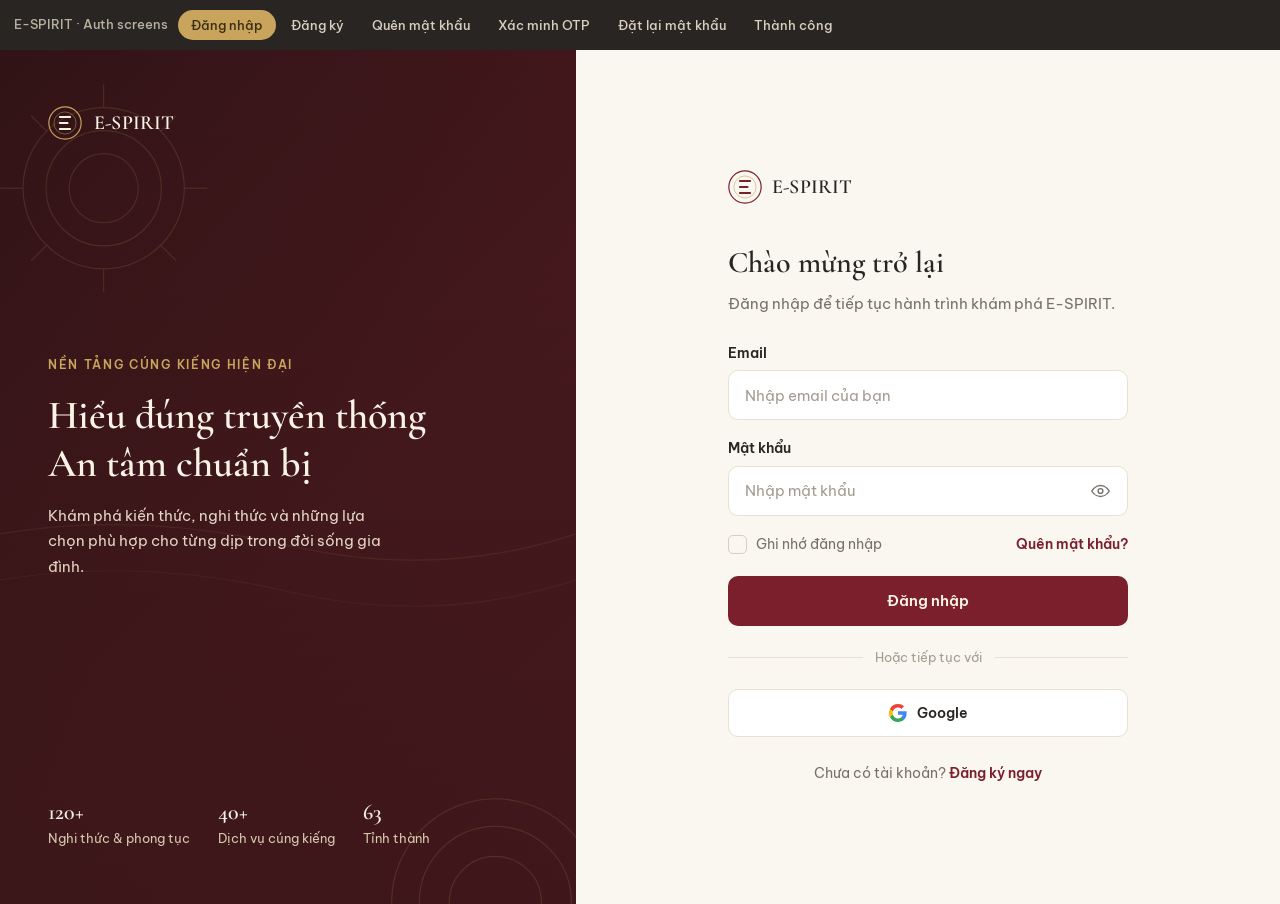
==== index.html @ f19b45cd "chore: setup frontend project structure" ====
<!DOCTYPE html>
<html lang="vi">
<head>
<meta charset="UTF-8">
<meta name="viewport" content="width=device-width, initial-scale=1.0">
<title>E-SPIRIT — Authentication Design System</title>
<link rel="preconnect" href="https://fonts.googleapis.com">
<link rel="preconnect" href="https://fonts.gstatic.com" crossorigin>
<link href="https://fonts.googleapis.com/css2?family=Be+Vietnam+Pro:wght@400;500;600;700&family=Cormorant+Garamond:wght@500;600&display=swap" rel="stylesheet">
<style>
  :root{
    --primary:#7A1F2B;
    --primary-hover:#611722;
    --primary-press:#4E121B;
    --secondary:#C8A45D;
    --secondary-soft:#EFE3C8;
    --bg:#FAF7F0;
    --surface:#FFFFFF;
    --text:#292522;
    --text-secondary:#77716A;
    --muted:#A39C90;
    --border:#E8E1D3;
    --border-strong:#D8CEBB;
    --error:#B3261E;
    --error-bg:#FBEAEA;
    --success:#2E6E4E;
    --success-bg:#E9F3EC;
    --radius-sm:8px;
    --radius:10px;
    --radius-lg:16px;
    --shadow-card:0 1px 2px rgba(41,37,34,0.04), 0 8px 24px rgba(41,37,34,0.06);
    --font-body:'Be Vietnam Pro', -apple-system, sans-serif;
    --font-heading:'Cormorant Garamond', Georgia, serif;
  }
  *{box-sizing:border-box; margin:0; padding:0;}
  body{
    font-family:var(--font-body);
    background:var(--bg);
    color:var(--text);
    -webkit-font-smoothing:antialiased;
    line-height:1.5;
  }
  a{color:inherit;}
  button{font-family:inherit; cursor:pointer;}
  input{font-family:inherit;}

  /* ===== Dev switcher (not part of the product UI — lets you review every screen) ===== */
  .devbar{
    position:sticky; top:0; z-index:50;
    background:var(--text); color:#F4EFE4;
    display:flex; align-items:center; gap:2px;
    padding:10px 14px; overflow-x:auto;
    font-size:13px;
  }
  .devbar-label{ color:#B8AFA0; margin-right:8px; white-space:nowrap; font-weight:500;}
  .devbar button{
    background:transparent; border:none; color:#D8CFC0;
    padding:7px 13px; border-radius:20px; white-space:nowrap;
    font-size:13px; font-weight:500; transition:background .15s, color .15s;
  }
  .devbar button:hover{ background:rgba(255,255,255,0.08); color:#fff; }
  .devbar button.active{ background:var(--secondary); color:#3A2E10; }

  .view{ display:none; min-height:calc(100vh - 46px); }
  .view.active{ display:block; }

  /* ===== Split layout (Login / Register) ===== */
  .split{ display:grid; grid-template-columns:45% 55%; min-height:calc(100vh - 46px); }
  .brand-panel{
    position:relative; overflow:hidden;
    background:
      linear-gradient(180deg, rgba(41,20,20,0.55) 0%, rgba(41,20,20,0.72) 100%),
      linear-gradient(135deg, #3A1218 0%, #6B1E28 55%, #7A1F2B 100%);
    color:#F7EFE1;
    padding:56px 48px;
    display:flex; flex-direction:column; justify-content:space-between;
  }
  .heritage-pattern{ position:absolute; inset:0; opacity:0.16; pointer-events:none; }
  .brand-top{ display:flex; align-items:center; gap:12px; position:relative; z-index:1; }
  .brand-mid{ position:relative; z-index:1; max-width:400px; }
  .brand-eyebrow{
    font-size:12px; letter-spacing:0.14em; text-transform:uppercase;
    color:var(--secondary); font-weight:600; margin-bottom:18px;
  }
  .brand-title{
    font-family:var(--font-heading); font-weight:600; font-size:40px;
    line-height:1.18; margin-bottom:16px; color:#FBF4E6;
  }
  .brand-desc{ font-size:15px; color:#E4D6C4; line-height:1.7; max-width:340px; }
  .brand-bottom{ position:relative; z-index:1; display:flex; gap:28px; }
  .brand-stat{ font-size:13px; color:#D9C7AE; }
  .brand-stat b{ display:block; font-family:var(--font-heading); font-size:22px; font-weight:600; color:#F7EFE1; }

  .form-panel{ display:flex; align-items:center; justify-content:center; padding:48px 24px; }
  .auth-card{ width:100%; max-width:400px; }
  .auth-card.centered-standalone{ max-width:420px; }

  .logo{ display:flex; align-items:center; gap:10px; text-decoration:none; }
  .logo-mark{ width:34px; height:34px; flex-shrink:0; }
  .logo-word{ font-family:var(--font-heading); font-weight:600; font-size:20px; letter-spacing:0.01em; }
  .logo-word.on-dark{ color:#FBF4E6; }
  .logo-word.on-light{ color:var(--text); }

  .card-head{ margin:36px 0 28px; }
  .card-head h1{ font-family:var(--font-heading); font-weight:600; font-size:30px; color:var(--text); margin-bottom:8px; }
  .card-head p{ font-size:14.5px; color:var(--text-secondary); }

  /* ===== Standalone centered layout (Forgot / OTP / Reset / Success) ===== */
  .standalone{
    min-height:calc(100vh - 46px);
    display:flex; align-items:center; justify-content:center;
    padding:40px 20px;
    background:
      radial-gradient(circle at 12% 8%, rgba(122,31,43,0.05), transparent 40%),
      radial-gradient(circle at 90% 90%, rgba(200,164,93,0.10), transparent 40%),
      var(--bg);
  }
  .standalone-inner{ width:100%; max-width:420px; }
  .standalone-logo{ display:flex; justify-content:center; margin-bottom:28px; }
  .standalone-card{
    background:var(--surface); border:0.5px solid var(--border);
    border-radius:var(--radius-lg); box-shadow:var(--shadow-card);
    padding:36px 34px;
  }
  .back-link{
    display:inline-flex; align-items:center; gap:6px; font-size:13.5px;
    color:var(--text-secondary); text-decoration:none; margin-bottom:20px; font-weight:500;
    background:none; border:none; padding:0;
  }
  .back-link:hover{ color:var(--text); }
  .center-icon{
    width:56px; height:56px; border-radius:50%;
    display:flex; align-items:center; justify-content:center; margin:0 auto 18px;
  }
  .center-icon.tone-primary{ background:var(--secondary-soft); }
  .center-icon.tone-success{ background:var(--success-bg); }
  .text-center{ text-align:center; }
  .standalone-card h1{ font-family:var(--font-heading); font-weight:600; font-size:26px; margin-bottom:10px; }
  .standalone-card > p.desc{ font-size:14.5px; color:var(--text-secondary); margin-bottom:26px; line-height:1.65; }

  /* ===== Form elements ===== */
  .field{ margin-bottom:18px; }
  .field label{ display:block; font-size:13.5px; font-weight:600; color:var(--text); margin-bottom:7px; }
  .input-wrap{ position:relative; }
  .input{
    width:100%; height:50px; padding:0 16px; font-size:14.5px; color:var(--text);
    background:var(--surface); border:1.5px solid var(--border); border-radius:var(--radius);
    outline:none; transition:border-color .15s, box-shadow .15s;
  }
  .input::placeholder{ color:var(--muted); }
  .input:hover{ border-color:var(--border-strong); }
  .input:focus{ border-color:var(--primary); box-shadow:0 0 0 3.5px rgba(122,31,43,0.10); }
  .input.has-icon-right{ padding-right:46px; }
  .input:disabled{ background:#F4F1EA; color:var(--muted); cursor:not-allowed; }
  .field.error .input{ border-color:var(--error); }
  .field.error .input:focus{ box-shadow:0 0 0 3.5px rgba(179,38,30,0.10); }
  .field.success .input{ border-color:var(--success); }

  .icon-btn{
    position:absolute; right:14px; top:50%; transform:translateY(-50%);
    background:none; border:none; color:var(--text-secondary); padding:4px;
    display:flex; align-items:center; justify-content:center;
  }
  .icon-btn:hover{ color:var(--text); }

  .field-msg{ font-size:12.5px; margin-top:6px; display:flex; align-items:flex-start; gap:5px; line-height:1.5; }
  .field-msg.error-msg{ color:var(--error); }
  .field-msg.hint-msg{ color:var(--text-secondary); }
  .field-msg svg{ flex-shrink:0; margin-top:1.5px; }

  .row-between{ display:flex; align-items:center; justify-content:space-between; margin-bottom:22px; }
  .checkbox-row{ display:flex; align-items:flex-start; gap:9px; cursor:pointer; user-select:none; }
  .checkbox-row input[type="checkbox"]{
    appearance:none; width:19px; height:19px; border-radius:5px; border:1.5px solid var(--border-strong);
    flex-shrink:0; margin-top:1px; position:relative; cursor:pointer; transition:.15s;
  }
  .checkbox-row input[type="checkbox"]:checked{ background:var(--primary); border-color:var(--primary); }
  .checkbox-row input[type="checkbox"]:checked::after{
    content:""; position:absolute; left:5px; top:1px; width:5px; height:9px;
    border:solid white; border-width:0 2px 2px 0; transform:rotate(45deg);
  }
  .checkbox-row span{ font-size:13.5px; color:var(--text-secondary); }
  .checkbox-row a{ color:var(--primary); font-weight:600; text-decoration:none; }
  .checkbox-row a:hover{ text-decoration:underline; }
  .link-sm{ font-size:13.5px; color:var(--primary); font-weight:600; text-decoration:none; background:none; border:none; }
  .link-sm:hover{ text-decoration:underline; }

  .btn{
    width:100%; height:50px; border-radius:var(--radius); border:none;
    font-size:15px; font-weight:600; display:flex; align-items:center; justify-content:center; gap:8px;
    transition:background .15s, transform .05s, box-shadow .15s;
  }
  .btn-primary{ background:var(--primary); color:#FBF4E6; }
  .btn-primary:hover{ background:var(--primary-hover); }
  .btn-primary:active{ background:var(--primary-press); transform:scale(0.99); }
  .btn-primary:disabled{ background:#D9B9BC; cursor:not-allowed; }
  .btn.is-loading{ pointer-events:none; }
  .spinner{
    width:18px; height:18px; border-radius:50%;
    border:2.5px solid rgba(251,244,230,0.35); border-top-color:#FBF4E6;
    animation:spin .7s linear infinite;
  }
  @keyframes spin{ to{ transform:rotate(360deg); } }

  .divider{ display:flex; align-items:center; gap:12px; margin:22px 0; }
  .divider::before, .divider::after{ content:""; flex:1; height:1px; background:var(--border); }
  .divider span{ font-size:12.5px; color:var(--muted); white-space:nowrap; }

  .btn-social{
    width:100%; height:48px; border-radius:var(--radius); border:1.5px solid var(--border);
    background:var(--surface); color:var(--text); font-size:14px; font-weight:600;
    display:flex; align-items:center; justify-content:center; gap:10px;
  }
  .btn-social:hover{ border-color:var(--border-strong); background:#FBF9F4; }

  .bottom-note{ text-align:center; font-size:14px; color:var(--text-secondary); margin-top:26px; }
  .bottom-note a{ color:var(--primary); font-weight:600; text-decoration:none; }
  .bottom-note a:hover{ text-decoration:underline; }

  /* Password strength */
  .pw-strength{ margin-top:10px; }
  .pw-bars{ display:flex; gap:5px; margin-bottom:8px; }
  .pw-bar{ height:4px; flex:1; border-radius:3px; background:var(--border); transition:background .2s; }
  .pw-label{ font-size:12px; font-weight:600; margin-bottom:8px; }
  .pw-reqs{ display:flex; flex-wrap:wrap; gap:6px 14px; }
  .pw-req{ font-size:12px; color:var(--muted); display:flex; align-items:center; gap:5px; }
  .pw-req.met{ color:var(--success); }
  .pw-req .dot{ width:5px; height:5px; border-radius:50%; background:currentColor; flex-shrink:0; }

  /* Alert */
  .alert{ display:flex; gap:10px; padding:13px 14px; border-radius:var(--radius-sm); font-size:13.5px; margin-bottom:20px; line-height:1.55; }
  .alert svg{ flex-shrink:0; margin-top:1px; }
  .alert-error{ background:var(--error-bg); color:#7A241E; }
  .alert-success{ background:var(--success-bg); color:#22513A; }

  /* OTP */
  .otp-row{ display:flex; gap:10px; justify-content:center; margin-bottom:22px; }
  .otp-box{
    width:48px; height:56px; text-align:center; font-size:22px; font-weight:600;
    border:1.5px solid var(--border); border-radius:var(--radius); background:var(--surface);
    color:var(--text); outline:none; transition:border-color .15s, box-shadow .15s;
  }
  .otp-box:focus{ border-color:var(--primary); box-shadow:0 0 0 3.5px rgba(122,31,43,0.10); }
  .otp-box.filled{ border-color:var(--secondary); }
  .otp-box.error{ border-color:var(--error); }
  .resend-row{ text-align:center; font-size:13.5px; color:var(--text-secondary); margin-bottom:24px; }
  .resend-row button{ background:none; border:none; color:var(--primary); font-weight:600; font-size:13.5px; }
  .resend-row button:disabled{ color:var(--muted); cursor:not-allowed; }

  /* Success */
  .check-circle{
    width:72px; height:72px; border-radius:50%; background:var(--success-bg);
    display:flex; align-items:center; justify-content:center; margin:0 auto 22px;
    animation:pop .35s cubic-bezier(.2,1.4,.4,1);
  }
  @keyframes pop{ from{ transform:scale(0.6); opacity:0; } to{ transform:scale(1); opacity:1; } }

  /* Responsive */
  @media (max-width:980px){
    .split{ grid-template-columns:1fr; }
    .brand-panel{ display:none; }
    .form-panel{ padding:36px 20px; }
  }
  @media (max-width:480px){
    .card-head h1{ font-size:25px; }
    .standalone-card{ padding:28px 22px; }
    .otp-box{ width:42px; height:50px; font-size:19px; }
  }
</style>
</head>
<body>

<nav class="devbar" role="navigation" aria-label="Xem các màn hình">
  <span class="devbar-label">E-SPIRIT · Auth screens</span>
  <button data-target="login" class="active">Đăng nhập</button>
  <button data-target="register">Đăng ký</button>
  <button data-target="forgot">Quên mật khẩu</button>
  <button data-target="otp">Xác minh OTP</button>
  <button data-target="reset">Đặt lại mật khẩu</button>
  <button data-target="success">Thành công</button>
</nav>

<!-- ============ LOGIN ============ -->
<section class="view active" id="view-login">
  <div class="split">
    <div class="brand-panel">
      <svg class="heritage-pattern" viewBox="0 0 500 900" preserveAspectRatio="xMidYMid slice">
        <g stroke="#C8A45D" stroke-width="1" fill="none">
          <circle cx="90" cy="120" r="70"/><circle cx="90" cy="120" r="50"/><circle cx="90" cy="120" r="30"/>
          <circle cx="430" cy="740" r="90"/><circle cx="430" cy="740" r="66"/><circle cx="430" cy="740" r="40"/>
          <g id="rays1" transform="translate(90,120)">
            <line x1="0" y1="-70" x2="0" y2="-90"/><line x1="0" y1="70" x2="0" y2="90"/>
            <line x1="-70" y1="0" x2="-90" y2="0"/><line x1="70" y1="0" x2="90" y2="0"/>
            <line x1="-49" y1="-49" x2="-63" y2="-63"/><line x1="49" y1="49" x2="63" y2="63"/>
            <line x1="49" y1="-49" x2="63" y2="-63"/><line x1="-49" y1="49" x2="-63" y2="63"/>
          </g>
        </g>
        <path d="M0 420 Q 120 400 250 430 T 500 420" stroke="#C8A45D" stroke-width="1" fill="none" opacity="0.6"/>
        <path d="M0 460 Q 120 440 250 470 T 500 460" stroke="#C8A45D" stroke-width="1" fill="none" opacity="0.4"/>
      </svg>
      <div class="brand-top">
        <svg class="logo-mark" viewBox="0 0 40 40" fill="none">
          <circle cx="20" cy="20" r="19" stroke="#C8A45D" stroke-width="1.4"/>
          <circle cx="20" cy="20" r="13" stroke="#C8A45D" stroke-width="1" opacity="0.55"/>
          <path d="M14 13H26M14 20H23M14 27H26" stroke="#FBF4E6" stroke-width="2.4" stroke-linecap="round"/>
        </svg>
        <span class="logo-word on-dark">E-SPIRIT</span>
      </div>
      <div class="brand-mid">
        <div class="brand-eyebrow">Nền tảng cúng kiếng hiện đại</div>
        <h1 class="brand-title">Hiểu đúng truyền thống<br>An tâm chuẩn bị</h1>
        <p class="brand-desc">Khám phá kiến thức, nghi thức và những lựa chọn phù hợp cho từng dịp trong đời sống gia đình.</p>
      </div>
      <div class="brand-bottom">
        <div class="brand-stat"><b>120+</b>Nghi thức &amp; phong tục</div>
        <div class="brand-stat"><b>40+</b>Dịch vụ cúng kiếng</div>
        <div class="brand-stat"><b>63</b>Tỉnh thành</div>
      </div>
    </div>

    <div class="form-panel">
      <div class="auth-card">
        <a href="#" class="logo">
          <svg class="logo-mark" viewBox="0 0 40 40" fill="none">
            <circle cx="20" cy="20" r="19" stroke="#7A1F2B" stroke-width="1.4"/>
            <circle cx="20" cy="20" r="13" stroke="#C8A45D" stroke-width="1" opacity="0.7"/>
            <path d="M14 13H26M14 20H23M14 27H26" stroke="#7A1F2B" stroke-width="2.4" stroke-linecap="round"/>
          </svg>
          <span class="logo-word on-light">E-SPIRIT</span>
        </a>

        <div class="card-head">
          <h1>Chào mừng trở lại</h1>
          <p>Đăng nhập để tiếp tục hành trình khám phá E-SPIRIT.</p>
        </div>

        <div id="login-alert-slot"></div>

        <form id="loginForm" novalidate>
          <div class="field" id="login-email-field">
            <label for="login-email">Email</label>
            <input class="input" type="email" id="login-email" placeholder="Nhập email của bạn" autocomplete="email">
            <div class="field-msg error-msg" id="login-email-error" style="display:none;">
              <svg width="13" height="13" viewBox="0 0 24 24" fill="none"><path d="M12 8v5M12 16h.01M10.3 3.9 1.8 18a2 2 0 0 0 1.7 3h17a2 2 0 0 0 1.7-3L13.7 3.9a2 2 0 0 0-3.4 0Z" stroke="currentColor" stroke-width="2" stroke-linecap="round" stroke-linejoin="round"/></svg>
              <span>Vui lòng nhập email hợp lệ.</span>
            </div>
          </div>

          <div class="field" id="login-pw-field">
            <label for="login-pw">Mật khẩu</label>
            <div class="input-wrap">
              <input class="input has-icon-right" type="password" id="login-pw" placeholder="Nhập mật khẩu" autocomplete="current-password">
              <button type="button" class="icon-btn" data-toggle-pw="login-pw" aria-label="Hiện mật khẩu">
                <svg width="19" height="19" viewBox="0 0 24 24" fill="none"><path d="M1 12s4-7 11-7 11 7 11 7-4 7-11 7-11-7-11-7Z" stroke="currentColor" stroke-width="1.8"/><circle cx="12" cy="12" r="3" stroke="currentColor" stroke-width="1.8"/></svg>
              </button>
            </div>
            <div class="field-msg error-msg" id="login-pw-error" style="display:none;">
              <svg width="13" height="13" viewBox="0 0 24 24" fill="none"><path d="M12 8v5M12 16h.01M10.3 3.9 1.8 18a2 2 0 0 0 1.7 3h17a2 2 0 0 0 1.7-3L13.7 3.9a2 2 0 0 0-3.4 0Z" stroke="currentColor" stroke-width="2" stroke-linecap="round" stroke-linejoin="round"/></svg>
              <span>Vui lòng nhập mật khẩu.</span>
            </div>
          </div>

          <div class="row-between">
            <label class="checkbox-row"><input type="checkbox"><span>Ghi nhớ đăng nhập</span></label>
            <button type="button" class="link-sm" data-nav="forgot">Quên mật khẩu?</button>
          </div>

          <button class="btn btn-primary" type="submit" id="loginSubmit">
            <span>Đăng nhập</span>
          </button>
        </form>

        <div class="divider"><span>Hoặc tiếp tục với</span></div>
        <button class="btn-social" type="button">
          <svg width="18" height="18" viewBox="0 0 18 18"><path fill="#4285F4" d="M17.64 9.2c0-.64-.06-1.25-.16-1.84H9v3.48h4.84a4.14 4.14 0 0 1-1.8 2.72v2.26h2.92c1.7-1.57 2.68-3.88 2.68-6.62Z"/><path fill="#34A853" d="M9 18c2.43 0 4.47-.8 5.96-2.18l-2.92-2.26c-.81.54-1.85.86-3.04.86-2.34 0-4.32-1.58-5.03-3.71H.96v2.33A9 9 0 0 0 9 18Z"/><path fill="#FBBC05" d="M3.97 10.71a5.4 5.4 0 0 1 0-3.42V4.96H.96a9 9 0 0 0 0 8.08l3.01-2.33Z"/><path fill="#EA4335" d="M9 3.58c1.32 0 2.51.46 3.44 1.35l2.59-2.59A8.6 8.6 0 0 0 9 0 9 9 0 0 0 .96 4.96l3.01 2.33C4.68 5.16 6.66 3.58 9 3.58Z"/></svg>
          <span>Google</span>
        </button>

        <p class="bottom-note">Chưa có tài khoản? <a href="#" data-nav="register">Đăng ký ngay</a></p>
      </div>
    </div>
  </div>
</section>

<!-- ============ REGISTER ============ -->
<section class="view" id="view-register">
  <div class="split">
    <div class="brand-panel">
      <svg class="heritage-pattern" viewBox="0 0 500 900" preserveAspectRatio="xMidYMid slice">
        <g stroke="#C8A45D" stroke-width="1" fill="none">
          <circle cx="90" cy="120" r="70"/><circle cx="90" cy="120" r="50"/><circle cx="90" cy="120" r="30"/>
          <circle cx="430" cy="740" r="90"/><circle cx="430" cy="740" r="66"/><circle cx="430" cy="740" r="40"/>
        </g>
        <path d="M0 420 Q 120 400 250 430 T 500 420" stroke="#C8A45D" stroke-width="1" fill="none" opacity="0.6"/>
        <path d="M0 460 Q 120 440 250 470 T 500 460" stroke="#C8A45D" stroke-width="1" fill="none" opacity="0.4"/>
      </svg>
      <div class="brand-top">
        <svg class="logo-mark" viewBox="0 0 40 40" fill="none">
          <circle cx="20" cy="20" r="19" stroke="#C8A45D" stroke-width="1.4"/>
          <circle cx="20" cy="20" r="13" stroke="#C8A45D" stroke-width="1" opacity="0.55"/>
          <path d="M14 13H26M14 20H23M14 27H26" stroke="#FBF4E6" stroke-width="2.4" stroke-linecap="round"/>
        </svg>
        <span class="logo-word on-dark">E-SPIRIT</span>
      </div>
      <div class="brand-mid">
        <div class="brand-eyebrow">Bắt đầu hành trình của bạn</div>
        <h1 class="brand-title">Chuẩn bị nghi thức<br>trong an tâm</h1>
        <p class="brand-desc">Tạo tài khoản để lưu lại những kiến thức, dịch vụ và sản phẩm phù hợp với gia đình bạn.</p>
      </div>
      <div class="brand-bottom">
        <div class="brand-stat"><b>120+</b>Nghi thức &amp; phong tục</div>
        <div class="brand-stat"><b>40+</b>Dịch vụ cúng kiếng</div>
        <div class="brand-stat"><b>63</b>Tỉnh thành</div>
      </div>
    </div>

    <div class="form-panel">
      <div class="auth-card">
        <a href="#" class="logo">
          <svg class="logo-mark" viewBox="0 0 40 40" fill="none">
            <circle cx="20" cy="20" r="19" stroke="#7A1F2B" stroke-width="1.4"/>
            <circle cx="20" cy="20" r="13" stroke="#C8A45D" stroke-width="1" opacity="0.7"/>
            <path d="M14 13H26M14 20H23M14 27H26" stroke="#7A1F2B" stroke-width="2.4" stroke-linecap="round"/>
          </svg>
          <span class="logo-word on-light">E-SPIRIT</span>
        </a>

        <div class="card-head">
          <h1>Tạo tài khoản E-SPIRIT</h1>
          <p>Bắt đầu khám phá những kiến thức và dịch vụ phù hợp với từng dịp của gia đình.</p>
        </div>

        <div id="register-alert-slot"></div>

        <form id="registerForm" novalidate>
          <div class="field">
            <label for="reg-name">Họ và tên</label>
            <input class="input" type="text" id="reg-name" placeholder="Nhập họ và tên" autocomplete="name">
          </div>

          <div class="field" id="reg-email-field">
            <label for="reg-email">Email</label>
            <input class="input" type="email" id="reg-email" placeholder="Nhập email" autocomplete="email">
            <div class="field-msg error-msg" id="reg-email-error" style="display:none;">
              <svg width="13" height="13" viewBox="0 0 24 24" fill="none"><path d="M12 8v5M12 16h.01M10.3 3.9 1.8 18a2 2 0 0 0 1.7 3h17a2 2 0 0 0 1.7-3L13.7 3.9a2 2 0 0 0-3.4 0Z" stroke="currentColor" stroke-width="2" stroke-linecap="round" stroke-linejoin="round"/></svg>
              <span id="reg-email-error-text">Vui lòng nhập email hợp lệ.</span>
            </div>
            <div class="field-msg hint-msg">Thử <b>test@existing.com</b> để xem trạng thái email đã tồn tại.</div>
          </div>

          <div class="field" id="reg-pw-field">
            <label for="reg-pw">Mật khẩu</label>
            <div class="input-wrap">
              <input class="input has-icon-right" type="password" id="reg-pw" placeholder="Tạo mật khẩu" autocomplete="new-password">
              <button type="button" class="icon-btn" data-toggle-pw="reg-pw" aria-label="Hiện mật khẩu">
                <svg width="19" height="19" viewBox="0 0 24 24" fill="none"><path d="M1 12s4-7 11-7 11 7 11 7-4 7-11 7-11-7-11-7Z" stroke="currentColor" stroke-width="1.8"/><circle cx="12" cy="12" r="3" stroke="currentColor" stroke-width="1.8"/></svg>
              </button>
            </div>
            <div class="pw-strength" id="pw-strength" style="display:none;">
              <div class="pw-bars">
                <div class="pw-bar" id="bar1"></div><div class="pw-bar" id="bar2"></div><div class="pw-bar" id="bar3"></div>
              </div>
              <div class="pw-label" id="pw-label"></div>
              <div class="pw-reqs">
                <div class="pw-req" id="req-len"><span class="dot"></span>Ít nhất 8 ký tự</div>
                <div class="pw-req" id="req-upper"><span class="dot"></span>Có chữ hoa</div>
                <div class="pw-req" id="req-lower"><span class="dot"></span>Có chữ thường</div>
                <div class="pw-req" id="req-num"><span class="dot"></span>Có số</div>
              </div>
            </div>
          </div>

          <div class="field" id="reg-confirm-field">
            <label for="reg-confirm">Xác nhận mật khẩu</label>
            <div class="input-wrap">
              <input class="input has-icon-right" type="password" id="reg-confirm" placeholder="Nhập lại mật khẩu" autocomplete="new-password">
              <button type="button" class="icon-btn" data-toggle-pw="reg-confirm" aria-label="Hiện mật khẩu">
                <svg width="19" height="19" viewBox="0 0 24 24" fill="none"><path d="M1 12s4-7 11-7 11 7 11 7-4 7-11 7-11-7-11-7Z" stroke="currentColor" stroke-width="1.8"/><circle cx="12" cy="12" r="3" stroke="currentColor" stroke-width="1.8"/></svg>
              </button>
            </div>
            <div class="field-msg error-msg" id="reg-confirm-error" style="display:none;">
              <svg width="13" height="13" viewBox="0 0 24 24" fill="none"><path d="M12 8v5M12 16h.01M10.3 3.9 1.8 18a2 2 0 0 0 1.7 3h17a2 2 0 0 0 1.7-3L13.7 3.9a2 2 0 0 0-3.4 0Z" stroke="currentColor" stroke-width="2" stroke-linecap="round" stroke-linejoin="round"/></svg>
              <span>Mật khẩu xác nhận không khớp.</span>
            </div>
          </div>

          <div class="row-between" style="margin-bottom:20px;">
            <label class="checkbox-row"><input type="checkbox" id="reg-terms"><span>Tôi đồng ý với <a href="#">Điều khoản sử dụng</a> và <a href="#">Chính sách bảo mật</a> của E-SPIRIT.</span></label>
          </div>

          <button class="btn btn-primary" type="submit" id="registerSubmit">
            <span>Tạo tài khoản</span>
          </button>
        </form>

        <div class="divider"><span>Hoặc đăng ký với</span></div>
        <button class="btn-social" type="button">
          <svg width="18" height="18" viewBox="0 0 18 18"><path fill="#4285F4" d="M17.64 9.2c0-.64-.06-1.25-.16-1.84H9v3.48h4.84a4.14 4.14 0 0 1-1.8 2.72v2.26h2.92c1.7-1.57 2.68-3.88 2.68-6.62Z"/><path fill="#34A853" d="M9 18c2.43 0 4.47-.8 5.96-2.18l-2.92-2.26c-.81.54-1.85.86-3.04.86-2.34 0-4.32-1.58-5.03-3.71H.96v2.33A9 9 0 0 0 9 18Z"/><path fill="#FBBC05" d="M3.97 10.71a5.4 5.4 0 0 1 0-3.42V4.96H.96a9 9 0 0 0 0 8.08l3.01-2.33Z"/><path fill="#EA4335" d="M9 3.58c1.32 0 2.51.46 3.44 1.35l2.59-2.59A8.6 8.6 0 0 0 9 0 9 9 0 0 0 .96 4.96l3.01 2.33C4.68 5.16 6.66 3.58 9 3.58Z"/></svg>
          <span>Google</span>
        </button>

        <p class="bottom-note">Đã có tài khoản? <a href="#" data-nav="login">Đăng nhập</a></p>
      </div>
    </div>
  </div>
</section>

<!-- ============ FORGOT PASSWORD ============ -->
<section class="view" id="view-forgot">
  <div class="standalone">
    <div class="standalone-inner">
      <div class="standalone-logo">
        <a href="#" class="logo">
          <svg class="logo-mark" viewBox="0 0 40 40" fill="none">
            <circle cx="20" cy="20" r="19" stroke="#7A1F2B" stroke-width="1.4"/>
            <circle cx="20" cy="20" r="13" stroke="#C8A45D" stroke-width="1" opacity="0.7"/>
            <path d="M14 13H26M14 20H23M14 27H26" stroke="#7A1F2B" stroke-width="2.4" stroke-linecap="round"/>
          </svg>
          <span class="logo-word on-light">E-SPIRIT</span>
        </a>
      </div>
      <div class="standalone-card">
        <button type="button" class="back-link" data-nav="login">
          <svg width="15" height="15" viewBox="0 0 24 24" fill="none"><path d="M19 12H5M12 19l-7-7 7-7" stroke="currentColor" stroke-width="2" stroke-linecap="round" stroke-linejoin="round"/></svg>
          Quay lại đăng nhập
        </button>

        <div id="forgot-default">
          <h1>Quên mật khẩu?</h1>
          <p class="desc">Nhập email bạn đã sử dụng để đăng ký. Chúng tôi sẽ gửi hướng dẫn đặt lại mật khẩu.</p>
          <form id="forgotForm" novalidate>
            <div class="field" id="forgot-email-field">
              <label for="forgot-email">Email</label>
              <input class="input" type="email" id="forgot-email" placeholder="Nhập email của bạn">
              <div class="field-msg error-msg" id="forgot-email-error" style="display:none;">
                <svg width="13" height="13" viewBox="0 0 24 24" fill="none"><path d="M12 8v5M12 16h.01M10.3 3.9 1.8 18a2 2 0 0 0 1.7 3h17a2 2 0 0 0 1.7-3L13.7 3.9a2 2 0 0 0-3.4 0Z" stroke="currentColor" stroke-width="2" stroke-linecap="round" stroke-linejoin="round"/></svg>
                <span>Vui lòng nhập email hợp lệ.</span>
              </div>
            </div>
            <button class="btn btn-primary" type="submit" id="forgotSubmit" style="margin-top:6px;">
              <span>Gửi liên kết đặt lại mật khẩu</span>
            </button>
          </form>
        </div>

        <div id="forgot-sent" class="text-center" style="display:none;">
          <div class="center-icon tone-primary">
            <svg width="26" height="26" viewBox="0 0 24 24" fill="none"><path d="M3 7l9 6 9-6M4 5h16a1 1 0 0 1 1 1v12a1 1 0 0 1-1 1H4a1 1 0 0 1-1-1V6a1 1 0 0 1 1-1Z" stroke="#7A1F2B" stroke-width="1.8" stroke-linecap="round" stroke-linejoin="round"/></svg>
          </div>
          <h1>Kiểm tra email của bạn</h1>
          <p class="desc">Chúng tôi đã gửi hướng dẫn đặt lại mật khẩu đến <b id="forgot-sent-email"></b>.</p>
          <button class="btn btn-primary" type="button" data-nav="reset"><span>Đến trang đặt lại mật khẩu</span></button>
        </div>
      </div>
    </div>
  </div>
</section>

<!-- ============ OTP VERIFICATION ============ -->
<section class="view" id="view-otp">
  <div class="standalone">
    <div class="standalone-inner">
      <div class="standalone-logo">
        <a href="#" class="logo">
          <svg class="logo-mark" viewBox="0 0 40 40" fill="none">
            <circle cx="20" cy="20" r="19" stroke="#7A1F2B" stroke-width="1.4"/>
            <circle cx="20" cy="20" r="13" stroke="#C8A45D" stroke-width="1" opacity="0.7"/>
            <path d="M14 13H26M14 20H23M14 27H26" stroke="#7A1F2B" stroke-width="2.4" stroke-linecap="round"/>
          </svg>
          <span class="logo-word on-light">E-SPIRIT</span>
        </a>
      </div>
      <div class="standalone-card text-center">
        <div class="center-icon tone-primary">
          <svg width="26" height="26" viewBox="0 0 24 24" fill="none"><rect x="4" y="3" width="16" height="18" rx="2" stroke="#7A1F2B" stroke-width="1.8"/><path d="M9 17h6" stroke="#7A1F2B" stroke-width="1.8" stroke-linecap="round"/></svg>
        </div>
        <h1>Xác minh email</h1>
        <p class="desc">Mã xác minh đã được gửi đến email <b>nguyen.a@email.com</b> của bạn.</p>

        <div id="otp-alert-slot"></div>

        <div class="otp-row" id="otpRow">
          <input class="otp-box" maxlength="1" inputmode="numeric" aria-label="Số 1">
          <input class="otp-box" maxlength="1" inputmode="numeric" aria-label="Số 2">
          <input class="otp-box" maxlength="1" inputmode="numeric" aria-label="Số 3">
          <input class="otp-box" maxlength="1" inputmode="numeric" aria-label="Số 4">
          <input class="otp-box" maxlength="1" inputmode="numeric" aria-label="Số 5">
          <input class="otp-box" maxlength="1" inputmode="numeric" aria-label="Số 6">
        </div>

        <div class="resend-row">
          <span id="resendText">Gửi lại mã sau <b id="resendTimer">00:30</b></span>
          <button type="button" id="resendBtn" style="display:none;">Gửi lại mã</button>
        </div>

        <button class="btn btn-primary" type="button" id="otpSubmit"><span>Xác minh</span></button>
        <p class="field-msg hint-msg" style="justify-content:center; margin-top:14px;">Nhập <b>000000</b> để xem trạng thái mã không hợp lệ, hoặc bất kỳ mã 6 số nào khác để xác minh thành công.</p>
      </div>
    </div>
  </div>
</section>

<!-- ============ RESET PASSWORD ============ -->
<section class="view" id="view-reset">
  <div class="standalone">
    <div class="standalone-inner">
      <div class="standalone-logo">
        <a href="#" class="logo">
          <svg class="logo-mark" viewBox="0 0 40 40" fill="none">
            <circle cx="20" cy="20" r="19" stroke="#7A1F2B" stroke-width="1.4"/>
            <circle cx="20" cy="20" r="13" stroke="#C8A45D" stroke-width="1" opacity="0.7"/>
            <path d="M14 13H26M14 20H23M14 27H26" stroke="#7A1F2B" stroke-width="2.4" stroke-linecap="round"/>
          </svg>
          <span class="logo-word on-light">E-SPIRIT</span>
        </a>
      </div>
      <div class="standalone-card">
        <h1>Đặt lại mật khẩu</h1>
        <p class="desc">Tạo một mật khẩu mới, khác với mật khẩu bạn đã sử dụng trước đây.</p>

        <form id="resetForm" novalidate>
          <div class="field" id="reset-pw-field">
            <label for="reset-pw">Mật khẩu mới</label>
            <div class="input-wrap">
              <input class="input has-icon-right" type="password" id="reset-pw" placeholder="Tạo mật khẩu mới">
              <button type="button" class="icon-btn" data-toggle-pw="reset-pw" aria-label="Hiện mật khẩu">
                <svg width="19" height="19" viewBox="0 0 24 24" fill="none"><path d="M1 12s4-7 11-7 11 7 11 7-4 7-11 7-11-7-11-7Z" stroke="currentColor" stroke-width="1.8"/><circle cx="12" cy="12" r="3" stroke="currentColor" stroke-width="1.8"/></svg>
              </button>
            </div>
            <div class="pw-strength" id="pw-strength-2" style="display:none;">
              <div class="pw-bars">
                <div class="pw-bar" id="bar1-2"></div><div class="pw-bar" id="bar2-2"></div><div class="pw-bar" id="bar3-2"></div>
              </div>
              <div class="pw-label" id="pw-label-2"></div>
              <div class="pw-reqs">
                <div class="pw-req" id="req-len-2"><span class="dot"></span>Ít nhất 8 ký tự</div>
                <div class="pw-req" id="req-upper-2"><span class="dot"></span>Có chữ hoa</div>
                <div class="pw-req" id="req-lower-2"><span class="dot"></span>Có chữ thường</div>
                <div class="pw-req" id="req-num-2"><span class="dot"></span>Có số</div>
              </div>
            </div>
          </div>

          <div class="field" id="reset-confirm-field">
            <label for="reset-confirm">Xác nhận mật khẩu mới</label>
            <div class="input-wrap">
              <input class="input has-icon-right" type="password" id="reset-confirm" placeholder="Nhập lại mật khẩu mới">
              <button type="button" class="icon-btn" data-toggle-pw="reset-confirm" aria-label="Hiện mật khẩu">
                <svg width="19" height="19" viewBox="0 0 24 24" fill="none"><path d="M1 12s4-7 11-7 11 7 11 7-4 7-11 7-11-7-11-7Z" stroke="currentColor" stroke-width="1.8"/><circle cx="12" cy="12" r="3" stroke="currentColor" stroke-width="1.8"/></svg>
              </button>
            </div>
            <div class="field-msg error-msg" id="reset-confirm-error" style="display:none;">
              <svg width="13" height="13" viewBox="0 0 24 24" fill="none"><path d="M12 8v5M12 16h.01M10.3 3.9 1.8 18a2 2 0 0 0 1.7 3h17a2 2 0 0 0 1.7-3L13.7 3.9a2 2 0 0 0-3.4 0Z" stroke="currentColor" stroke-width="2" stroke-linecap="round" stroke-linejoin="round"/></svg>
              <span>Mật khẩu xác nhận không khớp.</span>
            </div>
          </div>

          <button class="btn btn-primary" type="submit" id="resetSubmit" style="margin-top:6px;">
            <span>Đặt lại mật khẩu</span>
          </button>
        </form>
      </div>
    </div>
  </div>
</section>

<!-- ============ SUCCESS ============ -->
<section class="view" id="view-success">
  <div class="standalone">
    <div class="standalone-inner">
      <div class="standalone-card text-center">
        <div class="check-circle">
          <svg width="32" height="32" viewBox="0 0 24 24" fill="none"><path d="M4 12.6 9.2 18 20 6" stroke="#2E6E4E" stroke-width="2.4" stroke-linecap="round" stroke-linejoin="round"/></svg>
        </div>
        <h1>Chào mừng bạn đến với E-SPIRIT</h1>
        <p class="desc">Tài khoản của bạn đã được tạo thành công. Hãy bắt đầu khám phá những kiến thức và lựa chọn phù hợp cho từng dịp.</p>
        <button class="btn btn-primary" type="button"><span>Khám phá E-SPIRIT</span></button>
      </div>
    </div>
  </div>
</section>

<script>
function navigate(target){
  document.querySelectorAll('.view').forEach(v=>v.classList.remove('active'));
  document.getElementById('view-'+target).classList.add('active');
  document.querySelectorAll('.devbar button[data-target]').forEach(b=>{
    b.classList.toggle('active', b.dataset.target===target);
  });
  window.scrollTo({top:0});
}
document.querySelectorAll('[data-nav]').forEach(el=>{
  el.addEventListener('click', e=>{ e.preventDefault(); navigate(el.dataset.nav); });
});
document.querySelectorAll('.devbar button[data-target]').forEach(el=>{
  el.addEventListener('click', ()=> navigate(el.dataset.target));
});

document.querySelectorAll('[data-toggle-pw]').forEach(btn=>{
  btn.addEventListener('click', ()=>{
    const input = document.getElementById(btn.dataset.togglePw);
    const isPw = input.type === 'password';
    input.type = isPw ? 'text' : 'password';
    btn.setAttribute('aria-label', isPw ? 'Ẩn mật khẩu' : 'Hiện mật khẩu');
    btn.innerHTML = isPw
      ? '<svg width="19" height="19" viewBox="0 0 24 24" fill="none"><path d="M3 3l18 18M10.6 10.6a3 3 0 0 0 4.2 4.2M9.4 5.5A11 11 0 0 1 12 5c7 0 11 7 11 7a13.6 13.6 0 0 1-3.2 3.9M6.2 6.9C3.9 8.4 2 11 2 11s2.7 5.5 8.4 6.8" stroke="currentColor" stroke-width="1.8" stroke-linecap="round" stroke-linejoin="round"/></svg>'
      : '<svg width="19" height="19" viewBox="0 0 24 24" fill="none"><path d="M1 12s4-7 11-7 11 7 11 7-4 7-11 7-11-7-11-7Z" stroke="currentColor" stroke-width="1.8"/><circle cx="12" cy="12" r="3" stroke="currentColor" stroke-width="1.8"/></svg>';
  });
});

function evalPassword(pw){
  const reqs = { len: pw.length>=8, upper:/[A-Z]/.test(pw), lower:/[a-z]/.test(pw), num:/[0-9]/.test(pw) };
  const score = Object.values(reqs).filter(Boolean).length;
  return { reqs, score };
}
function bindPasswordStrength(inputId, suffix){
  const input = document.getElementById(inputId);
  const wrap = document.getElementById('pw-strength'+suffix);
  input.addEventListener('input', ()=>{
    const pw = input.value;
    if(!pw){ wrap.style.display='none'; return; }
    wrap.style.display='block';
    const {reqs, score} = evalPassword(pw);
    ['len','upper','lower','num'].forEach(k=>{
      document.getElementById('req-'+k+suffix).classList.toggle('met', reqs[k]);
    });
    const bars = [document.getElementById('bar1'+suffix), document.getElementById('bar2'+suffix), document.getElementById('bar3'+suffix)];
    const label = document.getElementById('pw-label'+suffix);
    const colors = ['#B3261E','#C8A45D','#2E6E4E'];
    let level = 0, text = 'Yếu';
    if(score>=4 && pw.length>=10){ level=3; text='Mạnh'; }
    else if(score>=3){ level=2; text='Trung bình'; }
    else if(score>=1){ level=1; text='Yếu'; }
    bars.forEach((b,i)=>{ b.style.background = i<level ? colors[level-1] : 'var(--border)'; });
    label.textContent = pw.length ? text : '';
    label.style.color = level===3 ? colors[2] : level===2 ? colors[1] : colors[0];
  });
}
bindPasswordStrength('reg-pw','');
bindPasswordStrength('reset-pw','-2');

function showFieldError(fieldId, errorId, msg){
  document.getElementById(fieldId).classList.add('error');
  const err = document.getElementById(errorId);
  if(msg){ err.querySelector('span').textContent = msg; }
  err.style.display = 'flex';
}
function clearFieldError(fieldId, errorId){
  document.getElementById(fieldId).classList.remove('error');
  document.getElementById(errorId).style.display = 'none';
}
function isValidEmail(v){ return /^[^\s@]+@[^\s@]+\.[^\s@]+$/.test(v); }

function setLoading(btn, loading){
  if(loading){
    btn.dataset.label = btn.querySelector('span').textContent;
    btn.querySelector('span').textContent = '';
    btn.innerHTML = '<div class="spinner"></div>';
    btn.classList.add('is-loading');
    btn.disabled = true;
  } else {
    btn.classList.remove('is-loading');
    btn.disabled = false;
    btn.innerHTML = '<span>'+btn.dataset.label+'</span>';
  }
}

document.getElementById('loginForm').addEventListener('submit', e=>{
  e.preventDefault();
  clearFieldError('login-email-field','login-email-error');
  clearFieldError('login-pw-field','login-pw-error');
  document.getElementById('login-alert-slot').innerHTML='';
  const email = document.getElementById('login-email').value.trim();
  const pw = document.getElementById('login-pw').value;
  let ok = true;
  if(!isValidEmail(email)){ showFieldError('login-email-field','login-email-error'); ok=false; }
  if(!pw){ showFieldError('login-pw-field','login-pw-error'); ok=false; }
  if(!ok) return;
  const btn = document.getElementById('loginSubmit');
  setLoading(btn, true);
  setTimeout(()=>{
    setLoading(btn, false);
    if(pw !== 'correct'){
      document.getElementById('login-alert-slot').innerHTML =
        '<div class="alert alert-error"><svg width="16" height="16" viewBox="0 0 24 24" fill="none"><path d="M12 8v5M12 16h.01M10.3 3.9 1.8 18a2 2 0 0 0 1.7 3h17a2 2 0 0 0 1.7-3L13.7 3.9a2 2 0 0 0-3.4 0Z" stroke="currentColor" stroke-width="2" stroke-linecap="round" stroke-linejoin="round"/></svg><span>Email hoặc mật khẩu không chính xác.</span></div>';
    } else {
      navigate('success');
    }
  }, 900);
});

document.getElementById('registerForm').addEventListener('submit', e=>{
  e.preventDefault();
  clearFieldError('reg-email-field','reg-email-error');
  clearFieldError('reg-confirm-field','reg-confirm-error');
  document.getElementById('register-alert-slot').innerHTML='';
  const email = document.getElementById('reg-email').value.trim();
  const pw = document.getElementById('reg-pw').value;
  const confirm = document.getElementById('reg-confirm').value;
  let ok = true;
  if(!isValidEmail(email)){ showFieldError('reg-email-field','reg-email-error', 'Vui lòng nhập email hợp lệ.'); ok=false; }
  else if(email.toLowerCase()==='test@existing.com'){ showFieldError('reg-email-field','reg-email-error', 'Email này đã được sử dụng. Vui lòng đăng nhập hoặc sử dụng email khác.'); ok=false; }
  const {score} = evalPassword(pw);
  if(score<3){
    document.getElementById('register-alert-slot').innerHTML =
      '<div class="alert alert-error"><svg width="16" height="16" viewBox="0 0 24 24" fill="none"><path d="M12 8v5M12 16h.01M10.3 3.9 1.8 18a2 2 0 0 0 1.7 3h17a2 2 0 0 0 1.7-3L13.7 3.9a2 2 0 0 0-3.4 0Z" stroke="currentColor" stroke-width="2" stroke-linecap="round" stroke-linejoin="round"/></svg><span>Mật khẩu chưa đáp ứng yêu cầu bảo mật.</span></div>';
    ok = false;
  }
  if(pw !== confirm || !confirm){ showFieldError('reg-confirm-field','reg-confirm-error'); ok=false; }
  if(!ok) return;
  const btn = document.getElementById('registerSubmit');
  setLoading(btn, true);
  setTimeout(()=>{ setLoading(btn, false); navigate('otp'); }, 900);
});

document.getElementById('forgotForm').addEventListener('submit', e=>{
  e.preventDefault();
  clearFieldError('forgot-email-field','forgot-email-error');
  const email = document.getElementById('forgot-email').value.trim();
  if(!isValidEmail(email)){ showFieldError('forgot-email-field','forgot-email-error'); return; }
  const btn = document.getElementById('forgotSubmit');
  setLoading(btn, true);
  setTimeout(()=>{
    setLoading(btn, false);
    document.getElementById('forgot-default').style.display='none';
    document.getElementById('forgot-sent').style.display='block';
    document.getElementById('forgot-sent-email').textContent = email;
  }, 900);
});

document.getElementById('resetForm').addEventListener('submit', e=>{
  e.preventDefault();
  clearFieldError('reset-confirm-field','reset-confirm-error');
  const pw = document.getElementById('reset-pw').value;
  const confirm = document.getElementById('reset-confirm').value;
  const {score} = evalPassword(pw);
  let ok = true;
  if(score<3){ ok = false; document.getElementById('reset-pw-field').classList.add('error'); }
  if(pw !== confirm || !confirm){ showFieldError('reset-confirm-field','reset-confirm-error'); ok=false; }
  if(!ok) return;
  const btn = document.getElementById('resetSubmit');
  setLoading(btn, true);
  setTimeout(()=>{ setLoading(btn, false); navigate('success'); }, 900);
});

const otpBoxes = Array.from(document.querySelectorAll('.otp-box'));
otpBoxes.forEach((box, i)=>{
  box.addEventListener('input', ()=>{
    box.value = box.value.replace(/[^0-9]/g,'');
    box.classList.toggle('filled', !!box.value);
    box.classList.remove('error');
    if(box.value && i < otpBoxes.length-1){ otpBoxes[i+1].focus(); }
  });
  box.addEventListener('keydown', e=>{
    if(e.key==='Backspace' && !box.value && i>0){ otpBoxes[i-1].focus(); }
  });
  box.addEventListener('paste', e=>{
    e.preventDefault();
    const digits = (e.clipboardData.getData('text').match(/[0-9]/g)||[]).slice(0,6);
    digits.forEach((d,idx)=>{ if(otpBoxes[idx]){ otpBoxes[idx].value=d; otpBoxes[idx].classList.add('filled'); } });
    if(digits.length){ otpBoxes[Math.min(digits.length,otpBoxes.length)-1].focus(); }
  });
});
document.getElementById('otpSubmit').addEventListener('click', ()=>{
  const code = otpBoxes.map(b=>b.value).join('');
  document.getElementById('otp-alert-slot').innerHTML='';
  otpBoxes.forEach(b=>b.classList.remove('error'));
  if(code.length<6){
    document.getElementById('otp-alert-slot').innerHTML =
      '<div class="alert alert-error"><svg width="16" height="16" viewBox="0 0 24 24" fill="none"><path d="M12 8v5M12 16h.01M10.3 3.9 1.8 18a2 2 0 0 0 1.7 3h17a2 2 0 0 0 1.7-3L13.7 3.9a2 2 0 0 0-3.4 0Z" stroke="currentColor" stroke-width="2" stroke-linecap="round" stroke-linejoin="round"/></svg><span>Vui lòng nhập đầy đủ 6 số.</span></div>';
    return;
  }
  const btn = document.getElementById('otpSubmit');
  setLoading(btn, true);
  setTimeout(()=>{
    setLoading(btn, false);
    if(code === '000000'){
      otpBoxes.forEach(b=>b.classList.add('error'));
      document.getElementById('otp-alert-slot').innerHTML =
        '<div class="alert alert-error"><svg width="16" height="16" viewBox="0 0 24 24" fill="none"><path d="M12 8v5M12 16h.01M10.3 3.9 1.8 18a2 2 0 0 0 1.7 3h17a2 2 0 0 0 1.7-3L13.7 3.9a2 2 0 0 0-3.4 0Z" stroke="currentColor" stroke-width="2" stroke-linecap="round" stroke-linejoin="round"/></svg><span>Mã xác minh không hợp lệ. Vui lòng thử lại.</span></div>';
    } else {
      navigate('success');
    }
  }, 800);
});

let resendSeconds = 30;
const resendTimerEl = document.getElementById('resendTimer');
const resendTextEl = document.getElementById('resendText');
const resendBtnEl = document.getElementById('resendBtn');
const timer = setInterval(()=>{
  resendSeconds--;
  if(resendSeconds<=0){
    clearInterval(timer);
    resendTextEl.style.display='none';
    resendBtnEl.style.display='inline';
  } else {
    const m = String(Math.floor(resendSeconds/60)).padStart(2,'0');
    const s = String(resendSeconds%60).padStart(2,'0');
    resendTimerEl.textContent = m+':'+s;
  }
}, 1000);
resendBtnEl.addEventListener('click', ()=>{
  resendSeconds = 30;
  resendTextEl.style.display='inline';
  resendBtnEl.style.display='none';
  otpBoxes.forEach(b=>{ b.value=''; b.classList.remove('filled','error'); });
  otpBoxes[0].focus();
});
</script>
</body>
</html>
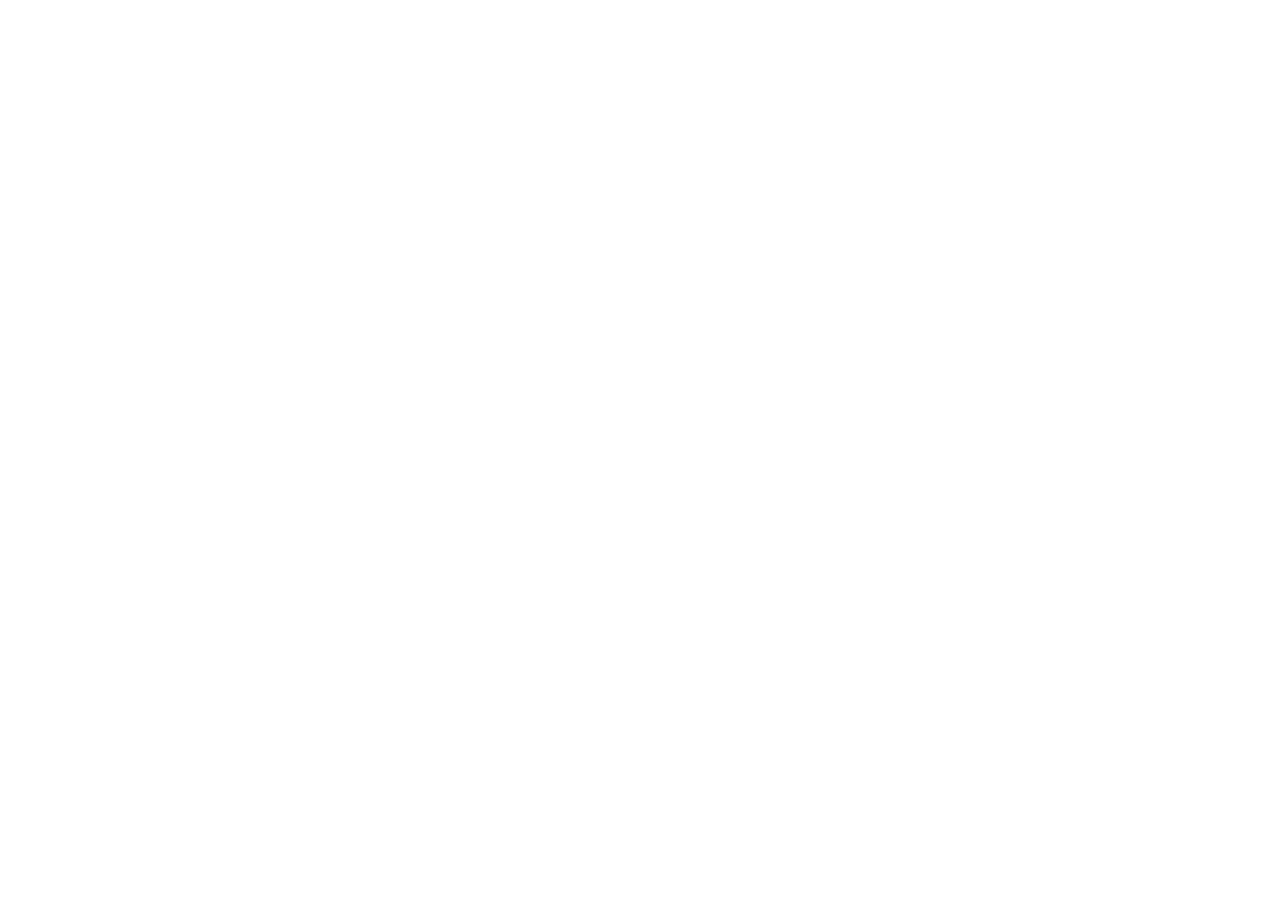
==== commit 43f8dbda: "Initial commit" ====
--- a/index.html
+++ b/index.html
@@ -1,912 +1,15 @@
-<!DOCTYPE html>
+<!doctype html>
 <html lang="vi">
-<head>
-<meta charset="UTF-8">
-<meta name="viewport" content="width=device-width, initial-scale=1.0">
-<title>E-SPIRIT — Authentication Design System</title>
-<link rel="preconnect" href="https://fonts.googleapis.com">
-<link rel="preconnect" href="https://fonts.gstatic.com" crossorigin>
-<link href="https://fonts.googleapis.com/css2?family=Be+Vietnam+Pro:wght@400;500;600;700&family=Cormorant+Garamond:wght@500;600&display=swap" rel="stylesheet">
-<style>
-  :root{
-    --primary:#7A1F2B;
-    --primary-hover:#611722;
-    --primary-press:#4E121B;
-    --secondary:#C8A45D;
-    --secondary-soft:#EFE3C8;
-    --bg:#FAF7F0;
-    --surface:#FFFFFF;
-    --text:#292522;
-    --text-secondary:#77716A;
-    --muted:#A39C90;
-    --border:#E8E1D3;
-    --border-strong:#D8CEBB;
-    --error:#B3261E;
-    --error-bg:#FBEAEA;
-    --success:#2E6E4E;
-    --success-bg:#E9F3EC;
-    --radius-sm:8px;
-    --radius:10px;
-    --radius-lg:16px;
-    --shadow-card:0 1px 2px rgba(41,37,34,0.04), 0 8px 24px rgba(41,37,34,0.06);
-    --font-body:'Be Vietnam Pro', -apple-system, sans-serif;
-    --font-heading:'Cormorant Garamond', Georgia, serif;
-  }
-  *{box-sizing:border-box; margin:0; padding:0;}
-  body{
-    font-family:var(--font-body);
-    background:var(--bg);
-    color:var(--text);
-    -webkit-font-smoothing:antialiased;
-    line-height:1.5;
-  }
-  a{color:inherit;}
-  button{font-family:inherit; cursor:pointer;}
-  input{font-family:inherit;}
-
-  /* ===== Dev switcher (not part of the product UI — lets you review every screen) ===== */
-  .devbar{
-    position:sticky; top:0; z-index:50;
-    background:var(--text); color:#F4EFE4;
-    display:flex; align-items:center; gap:2px;
-    padding:10px 14px; overflow-x:auto;
-    font-size:13px;
-  }
-  .devbar-label{ color:#B8AFA0; margin-right:8px; white-space:nowrap; font-weight:500;}
-  .devbar button{
-    background:transparent; border:none; color:#D8CFC0;
-    padding:7px 13px; border-radius:20px; white-space:nowrap;
-    font-size:13px; font-weight:500; transition:background .15s, color .15s;
-  }
-  .devbar button:hover{ background:rgba(255,255,255,0.08); color:#fff; }
-  .devbar button.active{ background:var(--secondary); color:#3A2E10; }
-
-  .view{ display:none; min-height:calc(100vh - 46px); }
-  .view.active{ display:block; }
-
-  /* ===== Split layout (Login / Register) ===== */
-  .split{ display:grid; grid-template-columns:45% 55%; min-height:calc(100vh - 46px); }
-  .brand-panel{
-    position:relative; overflow:hidden;
-    background:
-      linear-gradient(180deg, rgba(41,20,20,0.55) 0%, rgba(41,20,20,0.72) 100%),
-      linear-gradient(135deg, #3A1218 0%, #6B1E28 55%, #7A1F2B 100%);
-    color:#F7EFE1;
-    padding:56px 48px;
-    display:flex; flex-direction:column; justify-content:space-between;
-  }
-  .heritage-pattern{ position:absolute; inset:0; opacity:0.16; pointer-events:none; }
-  .brand-top{ display:flex; align-items:center; gap:12px; position:relative; z-index:1; }
-  .brand-mid{ position:relative; z-index:1; max-width:400px; }
-  .brand-eyebrow{
-    font-size:12px; letter-spacing:0.14em; text-transform:uppercase;
-    color:var(--secondary); font-weight:600; margin-bottom:18px;
-  }
-  .brand-title{
-    font-family:var(--font-heading); font-weight:600; font-size:40px;
-    line-height:1.18; margin-bottom:16px; color:#FBF4E6;
-  }
-  .brand-desc{ font-size:15px; color:#E4D6C4; line-height:1.7; max-width:340px; }
-  .brand-bottom{ position:relative; z-index:1; display:flex; gap:28px; }
-  .brand-stat{ font-size:13px; color:#D9C7AE; }
-  .brand-stat b{ display:block; font-family:var(--font-heading); font-size:22px; font-weight:600; color:#F7EFE1; }
-
-  .form-panel{ display:flex; align-items:center; justify-content:center; padding:48px 24px; }
-  .auth-card{ width:100%; max-width:400px; }
-  .auth-card.centered-standalone{ max-width:420px; }
-
-  .logo{ display:flex; align-items:center; gap:10px; text-decoration:none; }
-  .logo-mark{ width:34px; height:34px; flex-shrink:0; }
-  .logo-word{ font-family:var(--font-heading); font-weight:600; font-size:20px; letter-spacing:0.01em; }
-  .logo-word.on-dark{ color:#FBF4E6; }
-  .logo-word.on-light{ color:var(--text); }
-
-  .card-head{ margin:36px 0 28px; }
-  .card-head h1{ font-family:var(--font-heading); font-weight:600; font-size:30px; color:var(--text); margin-bottom:8px; }
-  .card-head p{ font-size:14.5px; color:var(--text-secondary); }
-
-  /* ===== Standalone centered layout (Forgot / OTP / Reset / Success) ===== */
-  .standalone{
-    min-height:calc(100vh - 46px);
-    display:flex; align-items:center; justify-content:center;
-    padding:40px 20px;
-    background:
-      radial-gradient(circle at 12% 8%, rgba(122,31,43,0.05), transparent 40%),
-      radial-gradient(circle at 90% 90%, rgba(200,164,93,0.10), transparent 40%),
-      var(--bg);
-  }
-  .standalone-inner{ width:100%; max-width:420px; }
-  .standalone-logo{ display:flex; justify-content:center; margin-bottom:28px; }
-  .standalone-card{
-    background:var(--surface); border:0.5px solid var(--border);
-    border-radius:var(--radius-lg); box-shadow:var(--shadow-card);
-    padding:36px 34px;
-  }
-  .back-link{
-    display:inline-flex; align-items:center; gap:6px; font-size:13.5px;
-    color:var(--text-secondary); text-decoration:none; margin-bottom:20px; font-weight:500;
-    background:none; border:none; padding:0;
-  }
-  .back-link:hover{ color:var(--text); }
-  .center-icon{
-    width:56px; height:56px; border-radius:50%;
-    display:flex; align-items:center; justify-content:center; margin:0 auto 18px;
-  }
-  .center-icon.tone-primary{ background:var(--secondary-soft); }
-  .center-icon.tone-success{ background:var(--success-bg); }
-  .text-center{ text-align:center; }
-  .standalone-card h1{ font-family:var(--font-heading); font-weight:600; font-size:26px; margin-bottom:10px; }
-  .standalone-card > p.desc{ font-size:14.5px; color:var(--text-secondary); margin-bottom:26px; line-height:1.65; }
-
-  /* ===== Form elements ===== */
-  .field{ margin-bottom:18px; }
-  .field label{ display:block; font-size:13.5px; font-weight:600; color:var(--text); margin-bottom:7px; }
-  .input-wrap{ position:relative; }
-  .input{
-    width:100%; height:50px; padding:0 16px; font-size:14.5px; color:var(--text);
-    background:var(--surface); border:1.5px solid var(--border); border-radius:var(--radius);
-    outline:none; transition:border-color .15s, box-shadow .15s;
-  }
-  .input::placeholder{ color:var(--muted); }
-  .input:hover{ border-color:var(--border-strong); }
-  .input:focus{ border-color:var(--primary); box-shadow:0 0 0 3.5px rgba(122,31,43,0.10); }
-  .input.has-icon-right{ padding-right:46px; }
-  .input:disabled{ background:#F4F1EA; color:var(--muted); cursor:not-allowed; }
-  .field.error .input{ border-color:var(--error); }
-  .field.error .input:focus{ box-shadow:0 0 0 3.5px rgba(179,38,30,0.10); }
-  .field.success .input{ border-color:var(--success); }
-
-  .icon-btn{
-    position:absolute; right:14px; top:50%; transform:translateY(-50%);
-    background:none; border:none; color:var(--text-secondary); padding:4px;
-    display:flex; align-items:center; justify-content:center;
-  }
-  .icon-btn:hover{ color:var(--text); }
-
-  .field-msg{ font-size:12.5px; margin-top:6px; display:flex; align-items:flex-start; gap:5px; line-height:1.5; }
-  .field-msg.error-msg{ color:var(--error); }
-  .field-msg.hint-msg{ color:var(--text-secondary); }
-  .field-msg svg{ flex-shrink:0; margin-top:1.5px; }
-
-  .row-between{ display:flex; align-items:center; justify-content:space-between; margin-bottom:22px; }
-  .checkbox-row{ display:flex; align-items:flex-start; gap:9px; cursor:pointer; user-select:none; }
-  .checkbox-row input[type="checkbox"]{
-    appearance:none; width:19px; height:19px; border-radius:5px; border:1.5px solid var(--border-strong);
-    flex-shrink:0; margin-top:1px; position:relative; cursor:pointer; transition:.15s;
-  }
-  .checkbox-row input[type="checkbox"]:checked{ background:var(--primary); border-color:var(--primary); }
-  .checkbox-row input[type="checkbox"]:checked::after{
-    content:""; position:absolute; left:5px; top:1px; width:5px; height:9px;
-    border:solid white; border-width:0 2px 2px 0; transform:rotate(45deg);
-  }
-  .checkbox-row span{ font-size:13.5px; color:var(--text-secondary); }
-  .checkbox-row a{ color:var(--primary); font-weight:600; text-decoration:none; }
-  .checkbox-row a:hover{ text-decoration:underline; }
-  .link-sm{ font-size:13.5px; color:var(--primary); font-weight:600; text-decoration:none; background:none; border:none; }
-  .link-sm:hover{ text-decoration:underline; }
-
-  .btn{
-    width:100%; height:50px; border-radius:var(--radius); border:none;
-    font-size:15px; font-weight:600; display:flex; align-items:center; justify-content:center; gap:8px;
-    transition:background .15s, transform .05s, box-shadow .15s;
-  }
-  .btn-primary{ background:var(--primary); color:#FBF4E6; }
-  .btn-primary:hover{ background:var(--primary-hover); }
-  .btn-primary:active{ background:var(--primary-press); transform:scale(0.99); }
-  .btn-primary:disabled{ background:#D9B9BC; cursor:not-allowed; }
-  .btn.is-loading{ pointer-events:none; }
-  .spinner{
-    width:18px; height:18px; border-radius:50%;
-    border:2.5px solid rgba(251,244,230,0.35); border-top-color:#FBF4E6;
-    animation:spin .7s linear infinite;
-  }
-  @keyframes spin{ to{ transform:rotate(360deg); } }
-
-  .divider{ display:flex; align-items:center; gap:12px; margin:22px 0; }
-  .divider::before, .divider::after{ content:""; flex:1; height:1px; background:var(--border); }
-  .divider span{ font-size:12.5px; color:var(--muted); white-space:nowrap; }
-
-  .btn-social{
-    width:100%; height:48px; border-radius:var(--radius); border:1.5px solid var(--border);
-    background:var(--surface); color:var(--text); font-size:14px; font-weight:600;
-    display:flex; align-items:center; justify-content:center; gap:10px;
-  }
-  .btn-social:hover{ border-color:var(--border-strong); background:#FBF9F4; }
-
-  .bottom-note{ text-align:center; font-size:14px; color:var(--text-secondary); margin-top:26px; }
-  .bottom-note a{ color:var(--primary); font-weight:600; text-decoration:none; }
-  .bottom-note a:hover{ text-decoration:underline; }
-
-  /* Password strength */
-  .pw-strength{ margin-top:10px; }
-  .pw-bars{ display:flex; gap:5px; margin-bottom:8px; }
-  .pw-bar{ height:4px; flex:1; border-radius:3px; background:var(--border); transition:background .2s; }
-  .pw-label{ font-size:12px; font-weight:600; margin-bottom:8px; }
-  .pw-reqs{ display:flex; flex-wrap:wrap; gap:6px 14px; }
-  .pw-req{ font-size:12px; color:var(--muted); display:flex; align-items:center; gap:5px; }
-  .pw-req.met{ color:var(--success); }
-  .pw-req .dot{ width:5px; height:5px; border-radius:50%; background:currentColor; flex-shrink:0; }
-
-  /* Alert */
-  .alert{ display:flex; gap:10px; padding:13px 14px; border-radius:var(--radius-sm); font-size:13.5px; margin-bottom:20px; line-height:1.55; }
-  .alert svg{ flex-shrink:0; margin-top:1px; }
-  .alert-error{ background:var(--error-bg); color:#7A241E; }
-  .alert-success{ background:var(--success-bg); color:#22513A; }
-
-  /* OTP */
-  .otp-row{ display:flex; gap:10px; justify-content:center; margin-bottom:22px; }
-  .otp-box{
-    width:48px; height:56px; text-align:center; font-size:22px; font-weight:600;
-    border:1.5px solid var(--border); border-radius:var(--radius); background:var(--surface);
-    color:var(--text); outline:none; transition:border-color .15s, box-shadow .15s;
-  }
-  .otp-box:focus{ border-color:var(--primary); box-shadow:0 0 0 3.5px rgba(122,31,43,0.10); }
-  .otp-box.filled{ border-color:var(--secondary); }
-  .otp-box.error{ border-color:var(--error); }
-  .resend-row{ text-align:center; font-size:13.5px; color:var(--text-secondary); margin-bottom:24px; }
-  .resend-row button{ background:none; border:none; color:var(--primary); font-weight:600; font-size:13.5px; }
-  .resend-row button:disabled{ color:var(--muted); cursor:not-allowed; }
-
-  /* Success */
-  .check-circle{
-    width:72px; height:72px; border-radius:50%; background:var(--success-bg);
-    display:flex; align-items:center; justify-content:center; margin:0 auto 22px;
-    animation:pop .35s cubic-bezier(.2,1.4,.4,1);
-  }
-  @keyframes pop{ from{ transform:scale(0.6); opacity:0; } to{ transform:scale(1); opacity:1; } }
-
-  /* Responsive */
-  @media (max-width:980px){
-    .split{ grid-template-columns:1fr; }
-    .brand-panel{ display:none; }
-    .form-panel{ padding:36px 20px; }
-  }
-  @media (max-width:480px){
-    .card-head h1{ font-size:25px; }
-    .standalone-card{ padding:28px 22px; }
-    .otp-box{ width:42px; height:50px; font-size:19px; }
-  }
-</style>
-</head>
-<body>
-
-<nav class="devbar" role="navigation" aria-label="Xem các màn hình">
-  <span class="devbar-label">E-SPIRIT · Auth screens</span>
-  <button data-target="login" class="active">Đăng nhập</button>
-  <button data-target="register">Đăng ký</button>
-  <button data-target="forgot">Quên mật khẩu</button>
-  <button data-target="otp">Xác minh OTP</button>
-  <button data-target="reset">Đặt lại mật khẩu</button>
-  <button data-target="success">Thành công</button>
-</nav>
-
-<!-- ============ LOGIN ============ -->
-<section class="view active" id="view-login">
-  <div class="split">
-    <div class="brand-panel">
-      <svg class="heritage-pattern" viewBox="0 0 500 900" preserveAspectRatio="xMidYMid slice">
-        <g stroke="#C8A45D" stroke-width="1" fill="none">
-          <circle cx="90" cy="120" r="70"/><circle cx="90" cy="120" r="50"/><circle cx="90" cy="120" r="30"/>
-          <circle cx="430" cy="740" r="90"/><circle cx="430" cy="740" r="66"/><circle cx="430" cy="740" r="40"/>
-          <g id="rays1" transform="translate(90,120)">
-            <line x1="0" y1="-70" x2="0" y2="-90"/><line x1="0" y1="70" x2="0" y2="90"/>
-            <line x1="-70" y1="0" x2="-90" y2="0"/><line x1="70" y1="0" x2="90" y2="0"/>
-            <line x1="-49" y1="-49" x2="-63" y2="-63"/><line x1="49" y1="49" x2="63" y2="63"/>
-            <line x1="49" y1="-49" x2="63" y2="-63"/><line x1="-49" y1="49" x2="-63" y2="63"/>
-          </g>
-        </g>
-        <path d="M0 420 Q 120 400 250 430 T 500 420" stroke="#C8A45D" stroke-width="1" fill="none" opacity="0.6"/>
-        <path d="M0 460 Q 120 440 250 470 T 500 460" stroke="#C8A45D" stroke-width="1" fill="none" opacity="0.4"/>
-      </svg>
-      <div class="brand-top">
-        <svg class="logo-mark" viewBox="0 0 40 40" fill="none">
-          <circle cx="20" cy="20" r="19" stroke="#C8A45D" stroke-width="1.4"/>
-          <circle cx="20" cy="20" r="13" stroke="#C8A45D" stroke-width="1" opacity="0.55"/>
-          <path d="M14 13H26M14 20H23M14 27H26" stroke="#FBF4E6" stroke-width="2.4" stroke-linecap="round"/>
-        </svg>
-        <span class="logo-word on-dark">E-SPIRIT</span>
-      </div>
-      <div class="brand-mid">
-        <div class="brand-eyebrow">Nền tảng cúng kiếng hiện đại</div>
-        <h1 class="brand-title">Hiểu đúng truyền thống<br>An tâm chuẩn bị</h1>
-        <p class="brand-desc">Khám phá kiến thức, nghi thức và những lựa chọn phù hợp cho từng dịp trong đời sống gia đình.</p>
-      </div>
-      <div class="brand-bottom">
-        <div class="brand-stat"><b>120+</b>Nghi thức &amp; phong tục</div>
-        <div class="brand-stat"><b>40+</b>Dịch vụ cúng kiếng</div>
-        <div class="brand-stat"><b>63</b>Tỉnh thành</div>
-      </div>
-    </div>
-
-    <div class="form-panel">
-      <div class="auth-card">
-        <a href="#" class="logo">
-          <svg class="logo-mark" viewBox="0 0 40 40" fill="none">
-            <circle cx="20" cy="20" r="19" stroke="#7A1F2B" stroke-width="1.4"/>
-            <circle cx="20" cy="20" r="13" stroke="#C8A45D" stroke-width="1" opacity="0.7"/>
-            <path d="M14 13H26M14 20H23M14 27H26" stroke="#7A1F2B" stroke-width="2.4" stroke-linecap="round"/>
-          </svg>
-          <span class="logo-word on-light">E-SPIRIT</span>
-        </a>
-
-        <div class="card-head">
-          <h1>Chào mừng trở lại</h1>
-          <p>Đăng nhập để tiếp tục hành trình khám phá E-SPIRIT.</p>
-        </div>
-
-        <div id="login-alert-slot"></div>
-
-        <form id="loginForm" novalidate>
-          <div class="field" id="login-email-field">
-            <label for="login-email">Email</label>
-            <input class="input" type="email" id="login-email" placeholder="Nhập email của bạn" autocomplete="email">
-            <div class="field-msg error-msg" id="login-email-error" style="display:none;">
-              <svg width="13" height="13" viewBox="0 0 24 24" fill="none"><path d="M12 8v5M12 16h.01M10.3 3.9 1.8 18a2 2 0 0 0 1.7 3h17a2 2 0 0 0 1.7-3L13.7 3.9a2 2 0 0 0-3.4 0Z" stroke="currentColor" stroke-width="2" stroke-linecap="round" stroke-linejoin="round"/></svg>
-              <span>Vui lòng nhập email hợp lệ.</span>
-            </div>
-          </div>
-
-          <div class="field" id="login-pw-field">
-            <label for="login-pw">Mật khẩu</label>
-            <div class="input-wrap">
-              <input class="input has-icon-right" type="password" id="login-pw" placeholder="Nhập mật khẩu" autocomplete="current-password">
-              <button type="button" class="icon-btn" data-toggle-pw="login-pw" aria-label="Hiện mật khẩu">
-                <svg width="19" height="19" viewBox="0 0 24 24" fill="none"><path d="M1 12s4-7 11-7 11 7 11 7-4 7-11 7-11-7-11-7Z" stroke="currentColor" stroke-width="1.8"/><circle cx="12" cy="12" r="3" stroke="currentColor" stroke-width="1.8"/></svg>
-              </button>
-            </div>
-            <div class="field-msg error-msg" id="login-pw-error" style="display:none;">
-              <svg width="13" height="13" viewBox="0 0 24 24" fill="none"><path d="M12 8v5M12 16h.01M10.3 3.9 1.8 18a2 2 0 0 0 1.7 3h17a2 2 0 0 0 1.7-3L13.7 3.9a2 2 0 0 0-3.4 0Z" stroke="currentColor" stroke-width="2" stroke-linecap="round" stroke-linejoin="round"/></svg>
-              <span>Vui lòng nhập mật khẩu.</span>
-            </div>
-          </div>
-
-          <div class="row-between">
-            <label class="checkbox-row"><input type="checkbox"><span>Ghi nhớ đăng nhập</span></label>
-            <button type="button" class="link-sm" data-nav="forgot">Quên mật khẩu?</button>
-          </div>
-
-          <button class="btn btn-primary" type="submit" id="loginSubmit">
-            <span>Đăng nhập</span>
-          </button>
-        </form>
-
-        <div class="divider"><span>Hoặc tiếp tục với</span></div>
-        <button class="btn-social" type="button">
-          <svg width="18" height="18" viewBox="0 0 18 18"><path fill="#4285F4" d="M17.64 9.2c0-.64-.06-1.25-.16-1.84H9v3.48h4.84a4.14 4.14 0 0 1-1.8 2.72v2.26h2.92c1.7-1.57 2.68-3.88 2.68-6.62Z"/><path fill="#34A853" d="M9 18c2.43 0 4.47-.8 5.96-2.18l-2.92-2.26c-.81.54-1.85.86-3.04.86-2.34 0-4.32-1.58-5.03-3.71H.96v2.33A9 9 0 0 0 9 18Z"/><path fill="#FBBC05" d="M3.97 10.71a5.4 5.4 0 0 1 0-3.42V4.96H.96a9 9 0 0 0 0 8.08l3.01-2.33Z"/><path fill="#EA4335" d="M9 3.58c1.32 0 2.51.46 3.44 1.35l2.59-2.59A8.6 8.6 0 0 0 9 0 9 9 0 0 0 .96 4.96l3.01 2.33C4.68 5.16 6.66 3.58 9 3.58Z"/></svg>
-          <span>Google</span>
-        </button>
-
-        <p class="bottom-note">Chưa có tài khoản? <a href="#" data-nav="register">Đăng ký ngay</a></p>
-      </div>
-    </div>
-  </div>
-</section>
-
-<!-- ============ REGISTER ============ -->
-<section class="view" id="view-register">
-  <div class="split">
-    <div class="brand-panel">
-      <svg class="heritage-pattern" viewBox="0 0 500 900" preserveAspectRatio="xMidYMid slice">
-        <g stroke="#C8A45D" stroke-width="1" fill="none">
-          <circle cx="90" cy="120" r="70"/><circle cx="90" cy="120" r="50"/><circle cx="90" cy="120" r="30"/>
-          <circle cx="430" cy="740" r="90"/><circle cx="430" cy="740" r="66"/><circle cx="430" cy="740" r="40"/>
-        </g>
-        <path d="M0 420 Q 120 400 250 430 T 500 420" stroke="#C8A45D" stroke-width="1" fill="none" opacity="0.6"/>
-        <path d="M0 460 Q 120 440 250 470 T 500 460" stroke="#C8A45D" stroke-width="1" fill="none" opacity="0.4"/>
-      </svg>
-      <div class="brand-top">
-        <svg class="logo-mark" viewBox="0 0 40 40" fill="none">
-          <circle cx="20" cy="20" r="19" stroke="#C8A45D" stroke-width="1.4"/>
-          <circle cx="20" cy="20" r="13" stroke="#C8A45D" stroke-width="1" opacity="0.55"/>
-          <path d="M14 13H26M14 20H23M14 27H26" stroke="#FBF4E6" stroke-width="2.4" stroke-linecap="round"/>
-        </svg>
-        <span class="logo-word on-dark">E-SPIRIT</span>
-      </div>
-      <div class="brand-mid">
-        <div class="brand-eyebrow">Bắt đầu hành trình của bạn</div>
-        <h1 class="brand-title">Chuẩn bị nghi thức<br>trong an tâm</h1>
-        <p class="brand-desc">Tạo tài khoản để lưu lại những kiến thức, dịch vụ và sản phẩm phù hợp với gia đình bạn.</p>
-      </div>
-      <div class="brand-bottom">
-        <div class="brand-stat"><b>120+</b>Nghi thức &amp; phong tục</div>
-        <div class="brand-stat"><b>40+</b>Dịch vụ cúng kiếng</div>
-        <div class="brand-stat"><b>63</b>Tỉnh thành</div>
-      </div>
-    </div>
-
-    <div class="form-panel">
-      <div class="auth-card">
-        <a href="#" class="logo">
-          <svg class="logo-mark" viewBox="0 0 40 40" fill="none">
-            <circle cx="20" cy="20" r="19" stroke="#7A1F2B" stroke-width="1.4"/>
-            <circle cx="20" cy="20" r="13" stroke="#C8A45D" stroke-width="1" opacity="0.7"/>
-            <path d="M14 13H26M14 20H23M14 27H26" stroke="#7A1F2B" stroke-width="2.4" stroke-linecap="round"/>
-          </svg>
-          <span class="logo-word on-light">E-SPIRIT</span>
-        </a>
-
-        <div class="card-head">
-          <h1>Tạo tài khoản E-SPIRIT</h1>
-          <p>Bắt đầu khám phá những kiến thức và dịch vụ phù hợp với từng dịp của gia đình.</p>
-        </div>
-
-        <div id="register-alert-slot"></div>
-
-        <form id="registerForm" novalidate>
-          <div class="field">
-            <label for="reg-name">Họ và tên</label>
-            <input class="input" type="text" id="reg-name" placeholder="Nhập họ và tên" autocomplete="name">
-          </div>
-
-          <div class="field" id="reg-email-field">
-            <label for="reg-email">Email</label>
-            <input class="input" type="email" id="reg-email" placeholder="Nhập email" autocomplete="email">
-            <div class="field-msg error-msg" id="reg-email-error" style="display:none;">
-              <svg width="13" height="13" viewBox="0 0 24 24" fill="none"><path d="M12 8v5M12 16h.01M10.3 3.9 1.8 18a2 2 0 0 0 1.7 3h17a2 2 0 0 0 1.7-3L13.7 3.9a2 2 0 0 0-3.4 0Z" stroke="currentColor" stroke-width="2" stroke-linecap="round" stroke-linejoin="round"/></svg>
-              <span id="reg-email-error-text">Vui lòng nhập email hợp lệ.</span>
-            </div>
-            <div class="field-msg hint-msg">Thử <b>test@existing.com</b> để xem trạng thái email đã tồn tại.</div>
-          </div>
-
-          <div class="field" id="reg-pw-field">
-            <label for="reg-pw">Mật khẩu</label>
-            <div class="input-wrap">
-              <input class="input has-icon-right" type="password" id="reg-pw" placeholder="Tạo mật khẩu" autocomplete="new-password">
-              <button type="button" class="icon-btn" data-toggle-pw="reg-pw" aria-label="Hiện mật khẩu">
-                <svg width="19" height="19" viewBox="0 0 24 24" fill="none"><path d="M1 12s4-7 11-7 11 7 11 7-4 7-11 7-11-7-11-7Z" stroke="currentColor" stroke-width="1.8"/><circle cx="12" cy="12" r="3" stroke="currentColor" stroke-width="1.8"/></svg>
-              </button>
-            </div>
-            <div class="pw-strength" id="pw-strength" style="display:none;">
-              <div class="pw-bars">
-                <div class="pw-bar" id="bar1"></div><div class="pw-bar" id="bar2"></div><div class="pw-bar" id="bar3"></div>
-              </div>
-              <div class="pw-label" id="pw-label"></div>
-              <div class="pw-reqs">
-                <div class="pw-req" id="req-len"><span class="dot"></span>Ít nhất 8 ký tự</div>
-                <div class="pw-req" id="req-upper"><span class="dot"></span>Có chữ hoa</div>
-                <div class="pw-req" id="req-lower"><span class="dot"></span>Có chữ thường</div>
-                <div class="pw-req" id="req-num"><span class="dot"></span>Có số</div>
-              </div>
-            </div>
-          </div>
-
-          <div class="field" id="reg-confirm-field">
-            <label for="reg-confirm">Xác nhận mật khẩu</label>
-            <div class="input-wrap">
-              <input class="input has-icon-right" type="password" id="reg-confirm" placeholder="Nhập lại mật khẩu" autocomplete="new-password">
-              <button type="button" class="icon-btn" data-toggle-pw="reg-confirm" aria-label="Hiện mật khẩu">
-                <svg width="19" height="19" viewBox="0 0 24 24" fill="none"><path d="M1 12s4-7 11-7 11 7 11 7-4 7-11 7-11-7-11-7Z" stroke="currentColor" stroke-width="1.8"/><circle cx="12" cy="12" r="3" stroke="currentColor" stroke-width="1.8"/></svg>
-              </button>
-            </div>
-            <div class="field-msg error-msg" id="reg-confirm-error" style="display:none;">
-              <svg width="13" height="13" viewBox="0 0 24 24" fill="none"><path d="M12 8v5M12 16h.01M10.3 3.9 1.8 18a2 2 0 0 0 1.7 3h17a2 2 0 0 0 1.7-3L13.7 3.9a2 2 0 0 0-3.4 0Z" stroke="currentColor" stroke-width="2" stroke-linecap="round" stroke-linejoin="round"/></svg>
-              <span>Mật khẩu xác nhận không khớp.</span>
-            </div>
-          </div>
-
-          <div class="row-between" style="margin-bottom:20px;">
-            <label class="checkbox-row"><input type="checkbox" id="reg-terms"><span>Tôi đồng ý với <a href="#">Điều khoản sử dụng</a> và <a href="#">Chính sách bảo mật</a> của E-SPIRIT.</span></label>
-          </div>
-
-          <button class="btn btn-primary" type="submit" id="registerSubmit">
-            <span>Tạo tài khoản</span>
-          </button>
-        </form>
-
-        <div class="divider"><span>Hoặc đăng ký với</span></div>
-        <button class="btn-social" type="button">
-          <svg width="18" height="18" viewBox="0 0 18 18"><path fill="#4285F4" d="M17.64 9.2c0-.64-.06-1.25-.16-1.84H9v3.48h4.84a4.14 4.14 0 0 1-1.8 2.72v2.26h2.92c1.7-1.57 2.68-3.88 2.68-6.62Z"/><path fill="#34A853" d="M9 18c2.43 0 4.47-.8 5.96-2.18l-2.92-2.26c-.81.54-1.85.86-3.04.86-2.34 0-4.32-1.58-5.03-3.71H.96v2.33A9 9 0 0 0 9 18Z"/><path fill="#FBBC05" d="M3.97 10.71a5.4 5.4 0 0 1 0-3.42V4.96H.96a9 9 0 0 0 0 8.08l3.01-2.33Z"/><path fill="#EA4335" d="M9 3.58c1.32 0 2.51.46 3.44 1.35l2.59-2.59A8.6 8.6 0 0 0 9 0 9 9 0 0 0 .96 4.96l3.01 2.33C4.68 5.16 6.66 3.58 9 3.58Z"/></svg>
-          <span>Google</span>
-        </button>
-
-        <p class="bottom-note">Đã có tài khoản? <a href="#" data-nav="login">Đăng nhập</a></p>
-      </div>
-    </div>
-  </div>
-</section>
-
-<!-- ============ FORGOT PASSWORD ============ -->
-<section class="view" id="view-forgot">
-  <div class="standalone">
-    <div class="standalone-inner">
-      <div class="standalone-logo">
-        <a href="#" class="logo">
-          <svg class="logo-mark" viewBox="0 0 40 40" fill="none">
-            <circle cx="20" cy="20" r="19" stroke="#7A1F2B" stroke-width="1.4"/>
-            <circle cx="20" cy="20" r="13" stroke="#C8A45D" stroke-width="1" opacity="0.7"/>
-            <path d="M14 13H26M14 20H23M14 27H26" stroke="#7A1F2B" stroke-width="2.4" stroke-linecap="round"/>
-          </svg>
-          <span class="logo-word on-light">E-SPIRIT</span>
-        </a>
-      </div>
-      <div class="standalone-card">
-        <button type="button" class="back-link" data-nav="login">
-          <svg width="15" height="15" viewBox="0 0 24 24" fill="none"><path d="M19 12H5M12 19l-7-7 7-7" stroke="currentColor" stroke-width="2" stroke-linecap="round" stroke-linejoin="round"/></svg>
-          Quay lại đăng nhập
-        </button>
-
-        <div id="forgot-default">
-          <h1>Quên mật khẩu?</h1>
-          <p class="desc">Nhập email bạn đã sử dụng để đăng ký. Chúng tôi sẽ gửi hướng dẫn đặt lại mật khẩu.</p>
-          <form id="forgotForm" novalidate>
-            <div class="field" id="forgot-email-field">
-              <label for="forgot-email">Email</label>
-              <input class="input" type="email" id="forgot-email" placeholder="Nhập email của bạn">
-              <div class="field-msg error-msg" id="forgot-email-error" style="display:none;">
-                <svg width="13" height="13" viewBox="0 0 24 24" fill="none"><path d="M12 8v5M12 16h.01M10.3 3.9 1.8 18a2 2 0 0 0 1.7 3h17a2 2 0 0 0 1.7-3L13.7 3.9a2 2 0 0 0-3.4 0Z" stroke="currentColor" stroke-width="2" stroke-linecap="round" stroke-linejoin="round"/></svg>
-                <span>Vui lòng nhập email hợp lệ.</span>
-              </div>
-            </div>
-            <button class="btn btn-primary" type="submit" id="forgotSubmit" style="margin-top:6px;">
-              <span>Gửi liên kết đặt lại mật khẩu</span>
-            </button>
-          </form>
-        </div>
-
-        <div id="forgot-sent" class="text-center" style="display:none;">
-          <div class="center-icon tone-primary">
-            <svg width="26" height="26" viewBox="0 0 24 24" fill="none"><path d="M3 7l9 6 9-6M4 5h16a1 1 0 0 1 1 1v12a1 1 0 0 1-1 1H4a1 1 0 0 1-1-1V6a1 1 0 0 1 1-1Z" stroke="#7A1F2B" stroke-width="1.8" stroke-linecap="round" stroke-linejoin="round"/></svg>
-          </div>
-          <h1>Kiểm tra email của bạn</h1>
-          <p class="desc">Chúng tôi đã gửi hướng dẫn đặt lại mật khẩu đến <b id="forgot-sent-email"></b>.</p>
-          <button class="btn btn-primary" type="button" data-nav="reset"><span>Đến trang đặt lại mật khẩu</span></button>
-        </div>
-      </div>
-    </div>
-  </div>
-</section>
-
-<!-- ============ OTP VERIFICATION ============ -->
-<section class="view" id="view-otp">
-  <div class="standalone">
-    <div class="standalone-inner">
-      <div class="standalone-logo">
-        <a href="#" class="logo">
-          <svg class="logo-mark" viewBox="0 0 40 40" fill="none">
-            <circle cx="20" cy="20" r="19" stroke="#7A1F2B" stroke-width="1.4"/>
-            <circle cx="20" cy="20" r="13" stroke="#C8A45D" stroke-width="1" opacity="0.7"/>
-            <path d="M14 13H26M14 20H23M14 27H26" stroke="#7A1F2B" stroke-width="2.4" stroke-linecap="round"/>
-          </svg>
-          <span class="logo-word on-light">E-SPIRIT</span>
-        </a>
-      </div>
-      <div class="standalone-card text-center">
-        <div class="center-icon tone-primary">
-          <svg width="26" height="26" viewBox="0 0 24 24" fill="none"><rect x="4" y="3" width="16" height="18" rx="2" stroke="#7A1F2B" stroke-width="1.8"/><path d="M9 17h6" stroke="#7A1F2B" stroke-width="1.8" stroke-linecap="round"/></svg>
-        </div>
-        <h1>Xác minh email</h1>
-        <p class="desc">Mã xác minh đã được gửi đến email <b>nguyen.a@email.com</b> của bạn.</p>
-
-        <div id="otp-alert-slot"></div>
-
-        <div class="otp-row" id="otpRow">
-          <input class="otp-box" maxlength="1" inputmode="numeric" aria-label="Số 1">
-          <input class="otp-box" maxlength="1" inputmode="numeric" aria-label="Số 2">
-          <input class="otp-box" maxlength="1" inputmode="numeric" aria-label="Số 3">
-          <input class="otp-box" maxlength="1" inputmode="numeric" aria-label="Số 4">
-          <input class="otp-box" maxlength="1" inputmode="numeric" aria-label="Số 5">
-          <input class="otp-box" maxlength="1" inputmode="numeric" aria-label="Số 6">
-        </div>
-
-        <div class="resend-row">
-          <span id="resendText">Gửi lại mã sau <b id="resendTimer">00:30</b></span>
-          <button type="button" id="resendBtn" style="display:none;">Gửi lại mã</button>
-        </div>
-
-        <button class="btn btn-primary" type="button" id="otpSubmit"><span>Xác minh</span></button>
-        <p class="field-msg hint-msg" style="justify-content:center; margin-top:14px;">Nhập <b>000000</b> để xem trạng thái mã không hợp lệ, hoặc bất kỳ mã 6 số nào khác để xác minh thành công.</p>
-      </div>
-    </div>
-  </div>
-</section>
-
-<!-- ============ RESET PASSWORD ============ -->
-<section class="view" id="view-reset">
-  <div class="standalone">
-    <div class="standalone-inner">
-      <div class="standalone-logo">
-        <a href="#" class="logo">
-          <svg class="logo-mark" viewBox="0 0 40 40" fill="none">
-            <circle cx="20" cy="20" r="19" stroke="#7A1F2B" stroke-width="1.4"/>
-            <circle cx="20" cy="20" r="13" stroke="#C8A45D" stroke-width="1" opacity="0.7"/>
-            <path d="M14 13H26M14 20H23M14 27H26" stroke="#7A1F2B" stroke-width="2.4" stroke-linecap="round"/>
-          </svg>
-          <span class="logo-word on-light">E-SPIRIT</span>
-        </a>
-      </div>
-      <div class="standalone-card">
-        <h1>Đặt lại mật khẩu</h1>
-        <p class="desc">Tạo một mật khẩu mới, khác với mật khẩu bạn đã sử dụng trước đây.</p>
-
-        <form id="resetForm" novalidate>
-          <div class="field" id="reset-pw-field">
-            <label for="reset-pw">Mật khẩu mới</label>
-            <div class="input-wrap">
-              <input class="input has-icon-right" type="password" id="reset-pw" placeholder="Tạo mật khẩu mới">
-              <button type="button" class="icon-btn" data-toggle-pw="reset-pw" aria-label="Hiện mật khẩu">
-                <svg width="19" height="19" viewBox="0 0 24 24" fill="none"><path d="M1 12s4-7 11-7 11 7 11 7-4 7-11 7-11-7-11-7Z" stroke="currentColor" stroke-width="1.8"/><circle cx="12" cy="12" r="3" stroke="currentColor" stroke-width="1.8"/></svg>
-              </button>
-            </div>
-            <div class="pw-strength" id="pw-strength-2" style="display:none;">
-              <div class="pw-bars">
-                <div class="pw-bar" id="bar1-2"></div><div class="pw-bar" id="bar2-2"></div><div class="pw-bar" id="bar3-2"></div>
-              </div>
-              <div class="pw-label" id="pw-label-2"></div>
-              <div class="pw-reqs">
-                <div class="pw-req" id="req-len-2"><span class="dot"></span>Ít nhất 8 ký tự</div>
-                <div class="pw-req" id="req-upper-2"><span class="dot"></span>Có chữ hoa</div>
-                <div class="pw-req" id="req-lower-2"><span class="dot"></span>Có chữ thường</div>
-                <div class="pw-req" id="req-num-2"><span class="dot"></span>Có số</div>
-              </div>
-            </div>
-          </div>
-
-          <div class="field" id="reset-confirm-field">
-            <label for="reset-confirm">Xác nhận mật khẩu mới</label>
-            <div class="input-wrap">
-              <input class="input has-icon-right" type="password" id="reset-confirm" placeholder="Nhập lại mật khẩu mới">
-              <button type="button" class="icon-btn" data-toggle-pw="reset-confirm" aria-label="Hiện mật khẩu">
-                <svg width="19" height="19" viewBox="0 0 24 24" fill="none"><path d="M1 12s4-7 11-7 11 7 11 7-4 7-11 7-11-7-11-7Z" stroke="currentColor" stroke-width="1.8"/><circle cx="12" cy="12" r="3" stroke="currentColor" stroke-width="1.8"/></svg>
-              </button>
-            </div>
-            <div class="field-msg error-msg" id="reset-confirm-error" style="display:none;">
-              <svg width="13" height="13" viewBox="0 0 24 24" fill="none"><path d="M12 8v5M12 16h.01M10.3 3.9 1.8 18a2 2 0 0 0 1.7 3h17a2 2 0 0 0 1.7-3L13.7 3.9a2 2 0 0 0-3.4 0Z" stroke="currentColor" stroke-width="2" stroke-linecap="round" stroke-linejoin="round"/></svg>
-              <span>Mật khẩu xác nhận không khớp.</span>
-            </div>
-          </div>
-
-          <button class="btn btn-primary" type="submit" id="resetSubmit" style="margin-top:6px;">
-            <span>Đặt lại mật khẩu</span>
-          </button>
-        </form>
-      </div>
-    </div>
-  </div>
-</section>
-
-<!-- ============ SUCCESS ============ -->
-<section class="view" id="view-success">
-  <div class="standalone">
-    <div class="standalone-inner">
-      <div class="standalone-card text-center">
-        <div class="check-circle">
-          <svg width="32" height="32" viewBox="0 0 24 24" fill="none"><path d="M4 12.6 9.2 18 20 6" stroke="#2E6E4E" stroke-width="2.4" stroke-linecap="round" stroke-linejoin="round"/></svg>
-        </div>
-        <h1>Chào mừng bạn đến với E-SPIRIT</h1>
-        <p class="desc">Tài khoản của bạn đã được tạo thành công. Hãy bắt đầu khám phá những kiến thức và lựa chọn phù hợp cho từng dịp.</p>
-        <button class="btn btn-primary" type="button"><span>Khám phá E-SPIRIT</span></button>
-      </div>
-    </div>
-  </div>
-</section>
-
-<script>
-function navigate(target){
-  document.querySelectorAll('.view').forEach(v=>v.classList.remove('active'));
-  document.getElementById('view-'+target).classList.add('active');
-  document.querySelectorAll('.devbar button[data-target]').forEach(b=>{
-    b.classList.toggle('active', b.dataset.target===target);
-  });
-  window.scrollTo({top:0});
-}
-document.querySelectorAll('[data-nav]').forEach(el=>{
-  el.addEventListener('click', e=>{ e.preventDefault(); navigate(el.dataset.nav); });
-});
-document.querySelectorAll('.devbar button[data-target]').forEach(el=>{
-  el.addEventListener('click', ()=> navigate(el.dataset.target));
-});
-
-document.querySelectorAll('[data-toggle-pw]').forEach(btn=>{
-  btn.addEventListener('click', ()=>{
-    const input = document.getElementById(btn.dataset.togglePw);
-    const isPw = input.type === 'password';
-    input.type = isPw ? 'text' : 'password';
-    btn.setAttribute('aria-label', isPw ? 'Ẩn mật khẩu' : 'Hiện mật khẩu');
-    btn.innerHTML = isPw
-      ? '<svg width="19" height="19" viewBox="0 0 24 24" fill="none"><path d="M3 3l18 18M10.6 10.6a3 3 0 0 0 4.2 4.2M9.4 5.5A11 11 0 0 1 12 5c7 0 11 7 11 7a13.6 13.6 0 0 1-3.2 3.9M6.2 6.9C3.9 8.4 2 11 2 11s2.7 5.5 8.4 6.8" stroke="currentColor" stroke-width="1.8" stroke-linecap="round" stroke-linejoin="round"/></svg>'
-      : '<svg width="19" height="19" viewBox="0 0 24 24" fill="none"><path d="M1 12s4-7 11-7 11 7 11 7-4 7-11 7-11-7-11-7Z" stroke="currentColor" stroke-width="1.8"/><circle cx="12" cy="12" r="3" stroke="currentColor" stroke-width="1.8"/></svg>';
-  });
-});
-
-function evalPassword(pw){
-  const reqs = { len: pw.length>=8, upper:/[A-Z]/.test(pw), lower:/[a-z]/.test(pw), num:/[0-9]/.test(pw) };
-  const score = Object.values(reqs).filter(Boolean).length;
-  return { reqs, score };
-}
-function bindPasswordStrength(inputId, suffix){
-  const input = document.getElementById(inputId);
-  const wrap = document.getElementById('pw-strength'+suffix);
-  input.addEventListener('input', ()=>{
-    const pw = input.value;
-    if(!pw){ wrap.style.display='none'; return; }
-    wrap.style.display='block';
-    const {reqs, score} = evalPassword(pw);
-    ['len','upper','lower','num'].forEach(k=>{
-      document.getElementById('req-'+k+suffix).classList.toggle('met', reqs[k]);
-    });
-    const bars = [document.getElementById('bar1'+suffix), document.getElementById('bar2'+suffix), document.getElementById('bar3'+suffix)];
-    const label = document.getElementById('pw-label'+suffix);
-    const colors = ['#B3261E','#C8A45D','#2E6E4E'];
-    let level = 0, text = 'Yếu';
-    if(score>=4 && pw.length>=10){ level=3; text='Mạnh'; }
-    else if(score>=3){ level=2; text='Trung bình'; }
-    else if(score>=1){ level=1; text='Yếu'; }
-    bars.forEach((b,i)=>{ b.style.background = i<level ? colors[level-1] : 'var(--border)'; });
-    label.textContent = pw.length ? text : '';
-    label.style.color = level===3 ? colors[2] : level===2 ? colors[1] : colors[0];
-  });
-}
-bindPasswordStrength('reg-pw','');
-bindPasswordStrength('reset-pw','-2');
-
-function showFieldError(fieldId, errorId, msg){
-  document.getElementById(fieldId).classList.add('error');
-  const err = document.getElementById(errorId);
-  if(msg){ err.querySelector('span').textContent = msg; }
-  err.style.display = 'flex';
-}
-function clearFieldError(fieldId, errorId){
-  document.getElementById(fieldId).classList.remove('error');
-  document.getElementById(errorId).style.display = 'none';
-}
-function isValidEmail(v){ return /^[^\s@]+@[^\s@]+\.[^\s@]+$/.test(v); }
-
-function setLoading(btn, loading){
-  if(loading){
-    btn.dataset.label = btn.querySelector('span').textContent;
-    btn.querySelector('span').textContent = '';
-    btn.innerHTML = '<div class="spinner"></div>';
-    btn.classList.add('is-loading');
-    btn.disabled = true;
-  } else {
-    btn.classList.remove('is-loading');
-    btn.disabled = false;
-    btn.innerHTML = '<span>'+btn.dataset.label+'</span>';
-  }
-}
-
-document.getElementById('loginForm').addEventListener('submit', e=>{
-  e.preventDefault();
-  clearFieldError('login-email-field','login-email-error');
-  clearFieldError('login-pw-field','login-pw-error');
-  document.getElementById('login-alert-slot').innerHTML='';
-  const email = document.getElementById('login-email').value.trim();
-  const pw = document.getElementById('login-pw').value;
-  let ok = true;
-  if(!isValidEmail(email)){ showFieldError('login-email-field','login-email-error'); ok=false; }
-  if(!pw){ showFieldError('login-pw-field','login-pw-error'); ok=false; }
-  if(!ok) return;
-  const btn = document.getElementById('loginSubmit');
-  setLoading(btn, true);
-  setTimeout(()=>{
-    setLoading(btn, false);
-    if(pw !== 'correct'){
-      document.getElementById('login-alert-slot').innerHTML =
-        '<div class="alert alert-error"><svg width="16" height="16" viewBox="0 0 24 24" fill="none"><path d="M12 8v5M12 16h.01M10.3 3.9 1.8 18a2 2 0 0 0 1.7 3h17a2 2 0 0 0 1.7-3L13.7 3.9a2 2 0 0 0-3.4 0Z" stroke="currentColor" stroke-width="2" stroke-linecap="round" stroke-linejoin="round"/></svg><span>Email hoặc mật khẩu không chính xác.</span></div>';
-    } else {
-      navigate('success');
-    }
-  }, 900);
-});
-
-document.getElementById('registerForm').addEventListener('submit', e=>{
-  e.preventDefault();
-  clearFieldError('reg-email-field','reg-email-error');
-  clearFieldError('reg-confirm-field','reg-confirm-error');
-  document.getElementById('register-alert-slot').innerHTML='';
-  const email = document.getElementById('reg-email').value.trim();
-  const pw = document.getElementById('reg-pw').value;
-  const confirm = document.getElementById('reg-confirm').value;
-  let ok = true;
-  if(!isValidEmail(email)){ showFieldError('reg-email-field','reg-email-error', 'Vui lòng nhập email hợp lệ.'); ok=false; }
-  else if(email.toLowerCase()==='test@existing.com'){ showFieldError('reg-email-field','reg-email-error', 'Email này đã được sử dụng. Vui lòng đăng nhập hoặc sử dụng email khác.'); ok=false; }
-  const {score} = evalPassword(pw);
-  if(score<3){
-    document.getElementById('register-alert-slot').innerHTML =
-      '<div class="alert alert-error"><svg width="16" height="16" viewBox="0 0 24 24" fill="none"><path d="M12 8v5M12 16h.01M10.3 3.9 1.8 18a2 2 0 0 0 1.7 3h17a2 2 0 0 0 1.7-3L13.7 3.9a2 2 0 0 0-3.4 0Z" stroke="currentColor" stroke-width="2" stroke-linecap="round" stroke-linejoin="round"/></svg><span>Mật khẩu chưa đáp ứng yêu cầu bảo mật.</span></div>';
-    ok = false;
-  }
-  if(pw !== confirm || !confirm){ showFieldError('reg-confirm-field','reg-confirm-error'); ok=false; }
-  if(!ok) return;
-  const btn = document.getElementById('registerSubmit');
-  setLoading(btn, true);
-  setTimeout(()=>{ setLoading(btn, false); navigate('otp'); }, 900);
-});
-
-document.getElementById('forgotForm').addEventListener('submit', e=>{
-  e.preventDefault();
-  clearFieldError('forgot-email-field','forgot-email-error');
-  const email = document.getElementById('forgot-email').value.trim();
-  if(!isValidEmail(email)){ showFieldError('forgot-email-field','forgot-email-error'); return; }
-  const btn = document.getElementById('forgotSubmit');
-  setLoading(btn, true);
-  setTimeout(()=>{
-    setLoading(btn, false);
-    document.getElementById('forgot-default').style.display='none';
-    document.getElementById('forgot-sent').style.display='block';
-    document.getElementById('forgot-sent-email').textContent = email;
-  }, 900);
-});
-
-document.getElementById('resetForm').addEventListener('submit', e=>{
-  e.preventDefault();
-  clearFieldError('reset-confirm-field','reset-confirm-error');
-  const pw = document.getElementById('reset-pw').value;
-  const confirm = document.getElementById('reset-confirm').value;
-  const {score} = evalPassword(pw);
-  let ok = true;
-  if(score<3){ ok = false; document.getElementById('reset-pw-field').classList.add('error'); }
-  if(pw !== confirm || !confirm){ showFieldError('reset-confirm-field','reset-confirm-error'); ok=false; }
-  if(!ok) return;
-  const btn = document.getElementById('resetSubmit');
-  setLoading(btn, true);
-  setTimeout(()=>{ setLoading(btn, false); navigate('success'); }, 900);
-});
-
-const otpBoxes = Array.from(document.querySelectorAll('.otp-box'));
-otpBoxes.forEach((box, i)=>{
-  box.addEventListener('input', ()=>{
-    box.value = box.value.replace(/[^0-9]/g,'');
-    box.classList.toggle('filled', !!box.value);
-    box.classList.remove('error');
-    if(box.value && i < otpBoxes.length-1){ otpBoxes[i+1].focus(); }
-  });
-  box.addEventListener('keydown', e=>{
-    if(e.key==='Backspace' && !box.value && i>0){ otpBoxes[i-1].focus(); }
-  });
-  box.addEventListener('paste', e=>{
-    e.preventDefault();
-    const digits = (e.clipboardData.getData('text').match(/[0-9]/g)||[]).slice(0,6);
-    digits.forEach((d,idx)=>{ if(otpBoxes[idx]){ otpBoxes[idx].value=d; otpBoxes[idx].classList.add('filled'); } });
-    if(digits.length){ otpBoxes[Math.min(digits.length,otpBoxes.length)-1].focus(); }
-  });
-});
-document.getElementById('otpSubmit').addEventListener('click', ()=>{
-  const code = otpBoxes.map(b=>b.value).join('');
-  document.getElementById('otp-alert-slot').innerHTML='';
-  otpBoxes.forEach(b=>b.classList.remove('error'));
-  if(code.length<6){
-    document.getElementById('otp-alert-slot').innerHTML =
-      '<div class="alert alert-error"><svg width="16" height="16" viewBox="0 0 24 24" fill="none"><path d="M12 8v5M12 16h.01M10.3 3.9 1.8 18a2 2 0 0 0 1.7 3h17a2 2 0 0 0 1.7-3L13.7 3.9a2 2 0 0 0-3.4 0Z" stroke="currentColor" stroke-width="2" stroke-linecap="round" stroke-linejoin="round"/></svg><span>Vui lòng nhập đầy đủ 6 số.</span></div>';
-    return;
-  }
-  const btn = document.getElementById('otpSubmit');
-  setLoading(btn, true);
-  setTimeout(()=>{
-    setLoading(btn, false);
-    if(code === '000000'){
-      otpBoxes.forEach(b=>b.classList.add('error'));
-      document.getElementById('otp-alert-slot').innerHTML =
-        '<div class="alert alert-error"><svg width="16" height="16" viewBox="0 0 24 24" fill="none"><path d="M12 8v5M12 16h.01M10.3 3.9 1.8 18a2 2 0 0 0 1.7 3h17a2 2 0 0 0 1.7-3L13.7 3.9a2 2 0 0 0-3.4 0Z" stroke="currentColor" stroke-width="2" stroke-linecap="round" stroke-linejoin="round"/></svg><span>Mã xác minh không hợp lệ. Vui lòng thử lại.</span></div>';
-    } else {
-      navigate('success');
-    }
-  }, 800);
-});
-
-let resendSeconds = 30;
-const resendTimerEl = document.getElementById('resendTimer');
-const resendTextEl = document.getElementById('resendText');
-const resendBtnEl = document.getElementById('resendBtn');
-const timer = setInterval(()=>{
-  resendSeconds--;
-  if(resendSeconds<=0){
-    clearInterval(timer);
-    resendTextEl.style.display='none';
-    resendBtnEl.style.display='inline';
-  } else {
-    const m = String(Math.floor(resendSeconds/60)).padStart(2,'0');
-    const s = String(resendSeconds%60).padStart(2,'0');
-    resendTimerEl.textContent = m+':'+s;
-  }
-}, 1000);
-resendBtnEl.addEventListener('click', ()=>{
-  resendSeconds = 30;
-  resendTextEl.style.display='inline';
-  resendBtnEl.style.display='none';
-  otpBoxes.forEach(b=>{ b.value=''; b.classList.remove('filled','error'); });
-  otpBoxes[0].focus();
-});
-</script>
-</body>
-</html>+  <head>
+    <meta charset="UTF-8" />
+    <meta name="viewport" content="width=device-width, initial-scale=1.0" />
+    <title>E-SPIRIT</title>
+    <link rel="preconnect" href="https://fonts.googleapis.com">
+    <link rel="preconnect" href="https://fonts.gstatic.com" crossorigin>
+    <link href="https://fonts.googleapis.com/css2?family=Noto+Serif:ital,wght@0,400..900;1,400..900&display=swap" rel="stylesheet">
+  </head>
+  <body>
+    <div id="root"></div>
+    <script type="module" src="/src/main.jsx"></script>
+  </body>
+</html>
